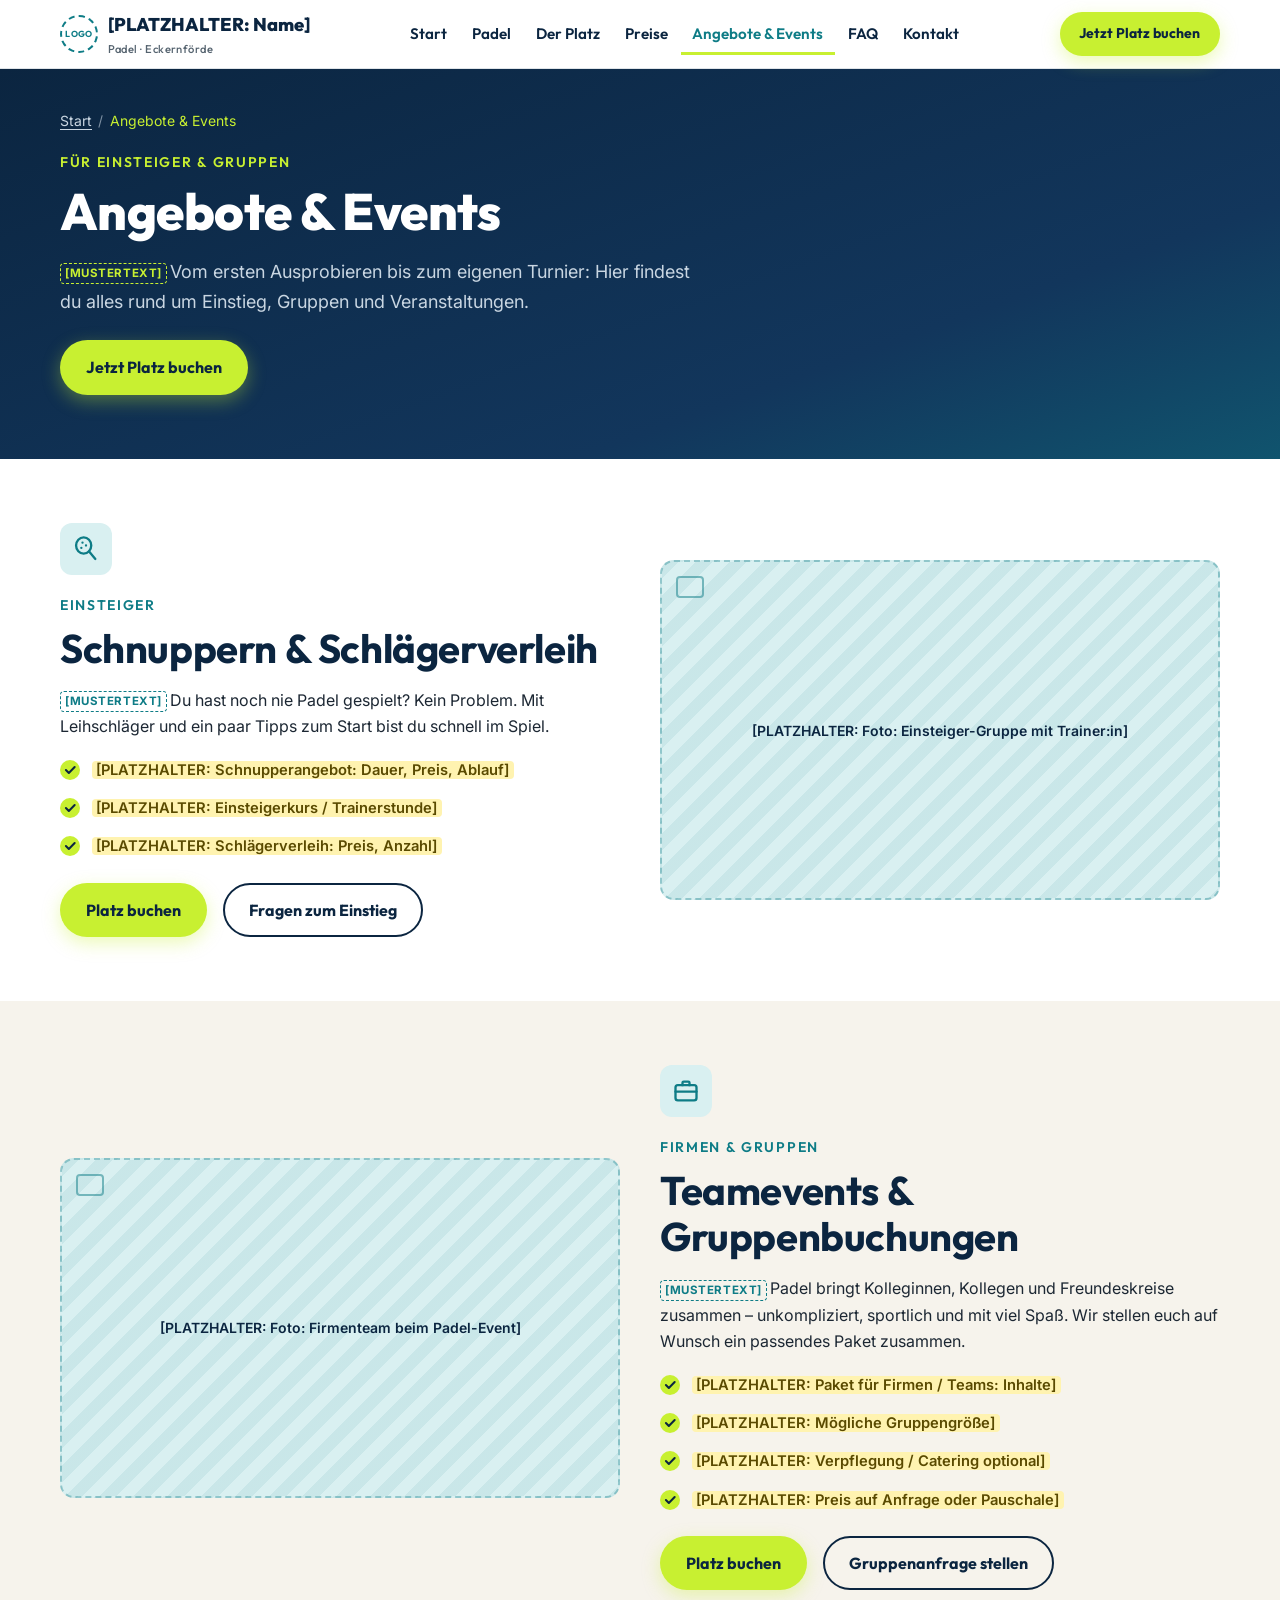
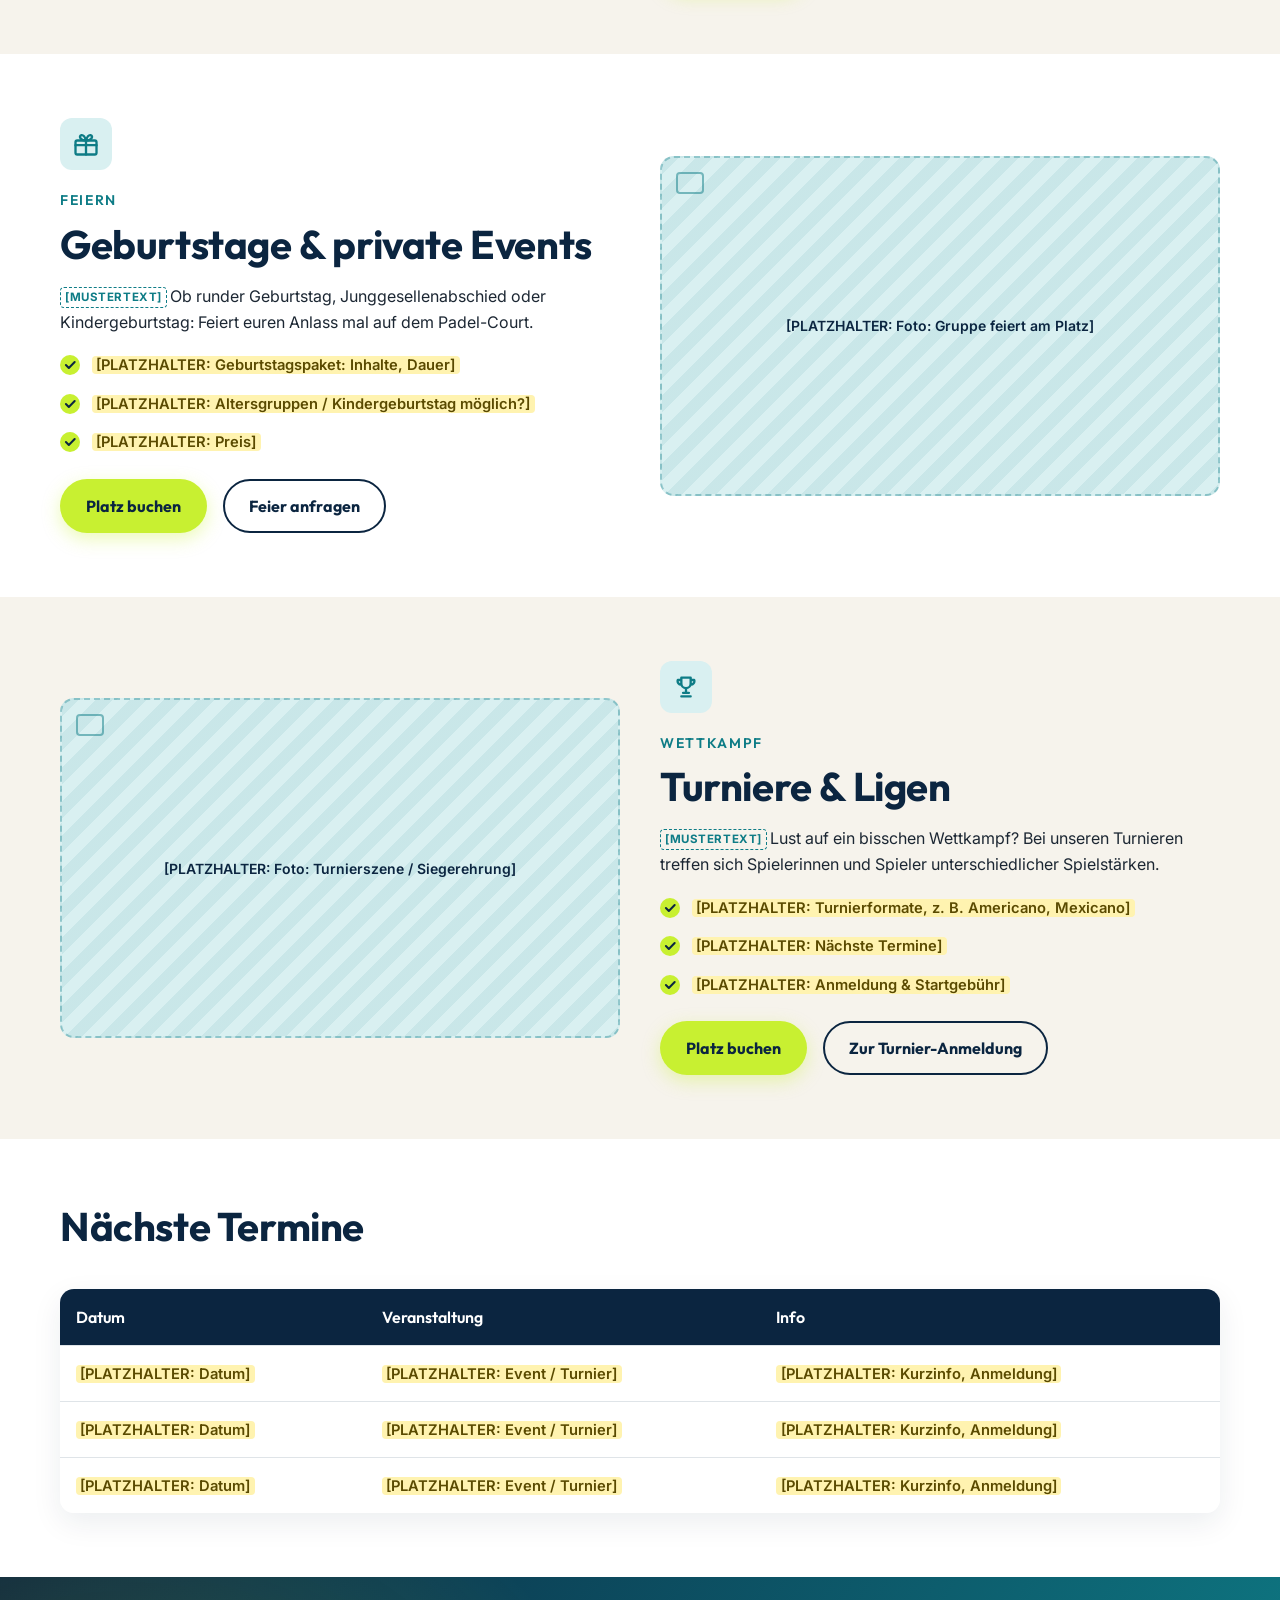
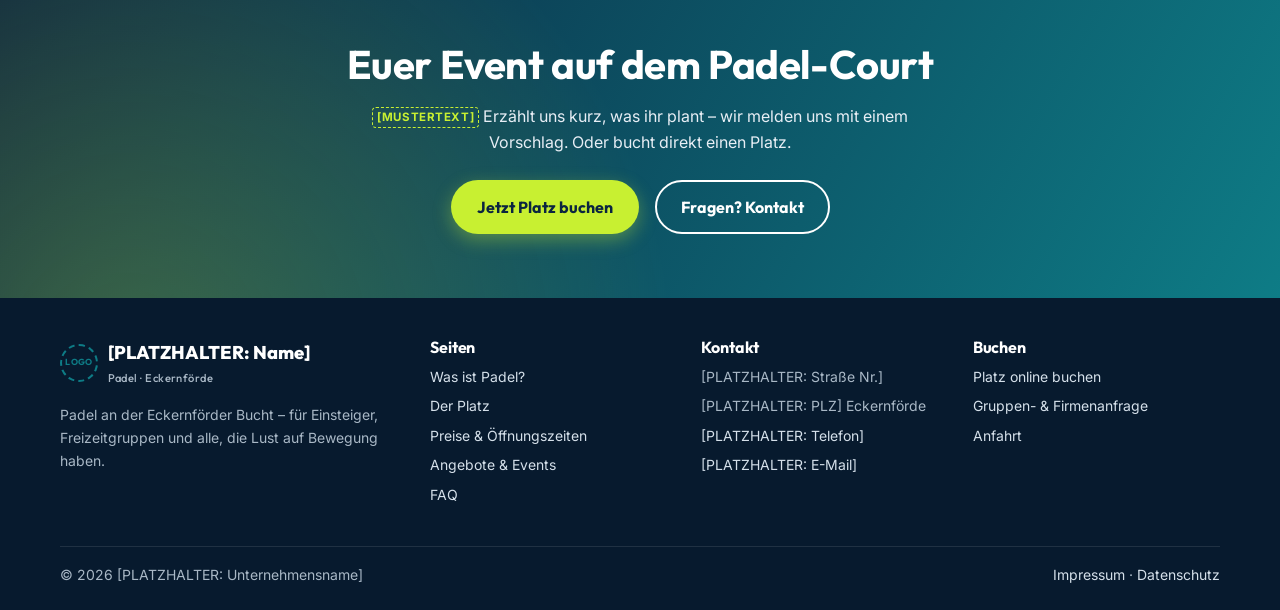
==== angebote.html @ 582b1b62 "Erster Entwurf der mehrseitigen Padel-Webseite Eckernförde Statische Seiten (HTML/CSS/minimales JS) " ====
<!DOCTYPE html>
<html lang="de">
<head>
  <meta charset="utf-8">
  <meta name="viewport" content="width=device-width, initial-scale=1">
  <title>Angebote & Events: Schnuppern, Firmenevents, Turniere | Padel Eckernförde</title>
  <meta name="description" content="Padel in Eckernförde für Einsteiger und Gruppen: Schlägerverleih, Schnupperangebote, Firmen- und Geburtstagsevents sowie Turniere.">
  <link rel="canonical" href="https://www.example.com/angebote.html"><!-- [PLATZHALTER: echte Domain] -->

  <!-- Open Graph (Vorschau beim Teilen in Social Media / Messengern) -->
  <meta property="og:type" content="website">
  <meta property="og:locale" content="de_DE">
  <meta property="og:title" content="Angebote & Events: Schnuppern, Firmenevents, Turniere | Padel Eckernförde">
  <meta property="og:description" content="Padel in Eckernförde für Einsteiger und Gruppen: Schlägerverleih, Schnupperangebote, Firmen- und Geburtstagsevents sowie Turniere.">
  <meta property="og:url" content="https://www.example.com/angebote.html">
  <meta property="og:image" content="https://www.example.com/assets/img/og-image.jpg"><!-- [PLATZHALTER: Teilen-Bild 1200x630] -->

  <link rel="icon" href="assets/img/favicon.svg" type="image/svg+xml">

  <!-- Schriften: Outfit (Überschriften) + Inter (Fließtext). Hinweis DSGVO: vor Livegang lokal hosten. -->
  <link rel="preconnect" href="https://fonts.googleapis.com">
  <link rel="preconnect" href="https://fonts.gstatic.com" crossorigin>
  <link href="https://fonts.googleapis.com/css2?family=Inter:wght@400;500;600;700&amp;family=Outfit:wght@500;600;700;800&amp;display=swap" rel="stylesheet">

  <link rel="stylesheet" href="css/style.css">
</head>
<body>
  <a class="skip-link" href="#inhalt">Zum Inhalt springen</a>

  <!-- ================= HEADER (auf allen Seiten identisch) ================= -->
  <header class="site-header">
    <div class="container header-inner">
      <a class="logo" href="index.html" aria-label="Startseite – [PLATZHALTER: Unternehmensname]">
        <span class="logo-mark" aria-hidden="true">LOGO</span>
        <span>[PLATZHALTER: Name]<small>Padel · Eckernförde</small></span>
      </a>

      <nav id="main-nav" class="main-nav" aria-label="Hauptnavigation">
        <ul>
          <li><a href="index.html">Start</a></li>
          <li><a href="padel.html">Padel</a></li>
          <li><a href="platz.html">Der Platz</a></li>
          <li><a href="preise.html">Preise</a></li>
          <li><a href="angebote.html" aria-current="page">Angebote & Events</a></li>
          <li><a href="faq.html">FAQ</a></li>
          <li><a href="kontakt.html">Kontakt</a></li>
        </ul>
      </nav>

      <div class="header-actions">
        <a class="btn btn--book btn--sm header-cta" href="buchen.html">Jetzt Platz buchen</a>
        <button class="nav-toggle" type="button" aria-expanded="false" aria-controls="main-nav" aria-label="Menü öffnen">
          <svg class="icon-open" viewBox="0 0 24 24" fill="none" stroke="currentColor" stroke-width="2.2" stroke-linecap="round" aria-hidden="true"><path d="M4 7h16M4 12h16M4 17h16"/></svg>
          <svg class="icon-close" viewBox="0 0 24 24" fill="none" stroke="currentColor" stroke-width="2.2" stroke-linecap="round" aria-hidden="true"><path d="M6 6l12 12M18 6L6 18"/></svg>
        </button>
      </div>
    </div>
  </header>

  <main id="inhalt">
    <!-- Seitenkopf -->
    <section class="page-hero">
      <div class="container">
        <nav class="breadcrumb" aria-label="Brotkrumen">
          <ol>
            <li><a href="index.html">Start</a></li>
            <li><span aria-current="page">Angebote & Events</span></li>
          </ol>
        </nav>
        <span class="eyebrow">Für Einsteiger & Gruppen</span>
        <h1>Angebote &amp; Events</h1>
        <p class="lead"><span class="tag-muster">[MUSTERTEXT]</span>Vom ersten Ausprobieren bis zum eigenen Turnier: Hier findest du alles rund um Einstieg, Gruppen und Veranstaltungen.</p>
        <div class="btn-row">
          <a class="btn btn--book" href="buchen.html">Jetzt Platz buchen</a>
        </div>
      </div>
    </section>

    <section class="section" id="einsteiger" aria-labelledby="einsteiger-title">
      <div class="container split">
        <div class="reveal">
          <div class="card-icon"><svg viewBox="0 0 24 24" fill="none" stroke="currentColor" stroke-width="2" stroke-linecap="round" stroke-linejoin="round" aria-hidden="true"><ellipse cx="10" cy="9" rx="6.5" ry="7"/><path d="M14.5 14l5.5 6.5M9 6.5h.01M12 9h.01M8 11h.01"/></svg></div>
          <span class="eyebrow">Einsteiger</span>
          <h2 id="einsteiger-title">Schnuppern &amp; Schlägerverleih</h2>
          <p><span class="tag-muster">[MUSTERTEXT]</span>Du hast noch nie Padel gespielt? Kein Problem. Mit Leihschläger und ein paar Tipps zum Start bist du schnell im Spiel.</p>
          <ul class="checklist">
            <li><span class="ph-text">[PLATZHALTER: Schnupperangebot: Dauer, Preis, Ablauf]</span></li>
            <li><span class="ph-text">[PLATZHALTER: Einsteigerkurs / Trainerstunde]</span></li>
            <li><span class="ph-text">[PLATZHALTER: Schlägerverleih: Preis, Anzahl]</span></li>
          </ul>
          <div class="btn-row">
            <a class="btn btn--book" href="buchen.html">Platz buchen</a>
            <a class="btn btn--outline" href="kontakt.html">Fragen zum Einstieg</a>
          </div>
        </div>
        <div class="reveal"><div class="ph-img ph-img--tall" role="img" aria-label="Bildplatzhalter: Foto: Einsteiger-Gruppe mit Trainer:in">[PLATZHALTER: Foto: Einsteiger-Gruppe mit Trainer:in]</div></div>
      </div>
    </section>
    <section class="section section--sand" id="gruppen" aria-labelledby="gruppen-title">
      <div class="container split">
        <div class="reveal"><div class="ph-img ph-img--tall" role="img" aria-label="Bildplatzhalter: Foto: Firmenteam beim Padel-Event">[PLATZHALTER: Foto: Firmenteam beim Padel-Event]</div></div>
        <div class="reveal">
          <div class="card-icon"><svg viewBox="0 0 24 24" fill="none" stroke="currentColor" stroke-width="2" stroke-linecap="round" stroke-linejoin="round" aria-hidden="true"><rect x="3" y="7" width="18" height="13" rx="2"/><path d="M9 7V5a1 1 0 0 1 1-1h4a1 1 0 0 1 1 1v2M3 12.5h18"/></svg></div>
          <span class="eyebrow">Firmen &amp; Gruppen</span>
          <h2 id="gruppen-title">Teamevents &amp; Gruppenbuchungen</h2>
          <p><span class="tag-muster">[MUSTERTEXT]</span>Padel bringt Kolleginnen, Kollegen und Freundeskreise zusammen – unkompliziert, sportlich und mit viel Spaß. Wir stellen euch auf Wunsch ein passendes Paket zusammen.</p>
          <ul class="checklist">
            <li><span class="ph-text">[PLATZHALTER: Paket für Firmen / Teams: Inhalte]</span></li>
            <li><span class="ph-text">[PLATZHALTER: Mögliche Gruppengröße]</span></li>
            <li><span class="ph-text">[PLATZHALTER: Verpflegung / Catering optional]</span></li>
            <li><span class="ph-text">[PLATZHALTER: Preis auf Anfrage oder Pauschale]</span></li>
          </ul>
          <div class="btn-row">
            <a class="btn btn--book" href="buchen.html">Platz buchen</a>
            <a class="btn btn--outline" href="kontakt.html">Gruppenanfrage stellen</a>
          </div>
        </div>
      </div>
    </section>
    <section class="section" id="geburtstag" aria-labelledby="geburtstag-title">
      <div class="container split">
        <div class="reveal">
          <div class="card-icon"><svg viewBox="0 0 24 24" fill="none" stroke="currentColor" stroke-width="2" stroke-linecap="round" stroke-linejoin="round" aria-hidden="true"><rect x="3" y="9" width="18" height="12" rx="1.5"/><path d="M3 13h18M12 9v12M12 9S10.5 4 8 4.5 7 9 12 9zM12 9s1.5-5 4-4.5S17 9 12 9z"/></svg></div>
          <span class="eyebrow">Feiern</span>
          <h2 id="geburtstag-title">Geburtstage &amp; private Events</h2>
          <p><span class="tag-muster">[MUSTERTEXT]</span>Ob runder Geburtstag, Junggesellenabschied oder Kindergeburtstag: Feiert euren Anlass mal auf dem Padel-Court.</p>
          <ul class="checklist">
            <li><span class="ph-text">[PLATZHALTER: Geburtstagspaket: Inhalte, Dauer]</span></li>
            <li><span class="ph-text">[PLATZHALTER: Altersgruppen / Kindergeburtstag möglich?]</span></li>
            <li><span class="ph-text">[PLATZHALTER: Preis]</span></li>
          </ul>
          <div class="btn-row">
            <a class="btn btn--book" href="buchen.html">Platz buchen</a>
            <a class="btn btn--outline" href="kontakt.html">Feier anfragen</a>
          </div>
        </div>
        <div class="reveal"><div class="ph-img ph-img--tall" role="img" aria-label="Bildplatzhalter: Foto: Gruppe feiert am Platz">[PLATZHALTER: Foto: Gruppe feiert am Platz]</div></div>
      </div>
    </section>
    <section class="section section--sand" id="turniere" aria-labelledby="turniere-title">
      <div class="container split">
        <div class="reveal"><div class="ph-img ph-img--tall" role="img" aria-label="Bildplatzhalter: Foto: Turnierszene / Siegerehrung">[PLATZHALTER: Foto: Turnierszene / Siegerehrung]</div></div>
        <div class="reveal">
          <div class="card-icon"><svg viewBox="0 0 24 24" fill="none" stroke="currentColor" stroke-width="2" stroke-linecap="round" stroke-linejoin="round" aria-hidden="true"><path d="M8 4h8v5a4 4 0 0 1-8 0V4zM8 6H5a3 3 0 0 0 3 4M16 6h3a3 3 0 0 1-3 4M12 13v4M8 20h8M9.5 17h5"/></svg></div>
          <span class="eyebrow">Wettkampf</span>
          <h2 id="turniere-title">Turniere &amp; Ligen</h2>
          <p><span class="tag-muster">[MUSTERTEXT]</span>Lust auf ein bisschen Wettkampf? Bei unseren Turnieren treffen sich Spielerinnen und Spieler unterschiedlicher Spielstärken.</p>
          <ul class="checklist">
            <li><span class="ph-text">[PLATZHALTER: Turnierformate, z. B. Americano, Mexicano]</span></li>
            <li><span class="ph-text">[PLATZHALTER: Nächste Termine]</span></li>
            <li><span class="ph-text">[PLATZHALTER: Anmeldung & Startgebühr]</span></li>
          </ul>
          <div class="btn-row">
            <a class="btn btn--book" href="buchen.html">Platz buchen</a>
            <a class="btn btn--outline" href="kontakt.html">Zur Turnier-Anmeldung</a>
          </div>
        </div>
      </div>
    </section>

    <section class="section" aria-labelledby="termine-title">
      <div class="container">
        <div class="section-head reveal">
          <h2 id="termine-title">Nächste Termine</h2>
        </div>
        <div class="table-wrap reveal">
          <table>
            <caption class="visually-hidden">Kommende Veranstaltungen</caption>
            <thead><tr><th scope="col">Datum</th><th scope="col">Veranstaltung</th><th scope="col">Info</th></tr></thead>
            <tbody>
              <tr><td><span class="ph-text">[PLATZHALTER: Datum]</span></td><td><span class="ph-text">[PLATZHALTER: Event / Turnier]</span></td><td><span class="ph-text">[PLATZHALTER: Kurzinfo, Anmeldung]</span></td></tr>
              <tr><td><span class="ph-text">[PLATZHALTER: Datum]</span></td><td><span class="ph-text">[PLATZHALTER: Event / Turnier]</span></td><td><span class="ph-text">[PLATZHALTER: Kurzinfo, Anmeldung]</span></td></tr>
              <tr><td><span class="ph-text">[PLATZHALTER: Datum]</span></td><td><span class="ph-text">[PLATZHALTER: Event / Turnier]</span></td><td><span class="ph-text">[PLATZHALTER: Kurzinfo, Anmeldung]</span></td></tr>
            </tbody>
          </table>
        </div>
      </div>
    </section>

    <!-- ================= ABSCHLUSS-CTA ================= -->
    <section class="cta-band" aria-labelledby="cta-title">
      <div class="container reveal">
        <h2 id="cta-title">Euer Event auf dem Padel-Court</h2>
        <p><span class="tag-muster">[MUSTERTEXT]</span>Erzählt uns kurz, was ihr plant – wir melden uns mit einem Vorschlag. Oder bucht direkt einen Platz.</p>
        <div class="btn-row">
          <a class="btn btn--book" href="buchen.html">Jetzt Platz buchen</a>
          <a class="btn btn--outline" href="kontakt.html">Fragen? Kontakt</a>
        </div>
      </div>
    </section>
  </main>

  <!-- ================= FOOTER (auf allen Seiten identisch) ================= -->
  <footer class="site-footer">
    <div class="container">
      <div class="footer-grid">
        <div>
          <a class="logo" href="index.html">
            <span class="logo-mark" aria-hidden="true">LOGO</span>
            <span>[PLATZHALTER: Name]<small>Padel · Eckernförde</small></span>
          </a>
          <p style="margin-top:1rem">Padel an der Eckernförder Bucht – für Einsteiger, Freizeitgruppen und alle, die Lust auf Bewegung haben.</p>
        </div>
        <div>
          <h2>Seiten</h2>
          <ul>
            <li><a href="padel.html">Was ist Padel?</a></li>
            <li><a href="platz.html">Der Platz</a></li>
            <li><a href="preise.html">Preise &amp; Öffnungszeiten</a></li>
            <li><a href="angebote.html">Angebote &amp; Events</a></li>
            <li><a href="faq.html">FAQ</a></li>
          </ul>
        </div>
        <div>
          <h2>Kontakt</h2>
          <ul>
            <li>[PLATZHALTER: Straße Nr.]</li>
            <li>[PLATZHALTER: PLZ] Eckernförde</li>
            <li><a href="tel:+490000000000">[PLATZHALTER: Telefon]</a></li>
            <li><a href="mailto:info@example.com">[PLATZHALTER: E-Mail]</a></li>
          </ul>
        </div>
        <div>
          <h2>Buchen</h2>
          <ul>
            <li><a href="buchen.html">Platz online buchen</a></li>
            <li><a href="angebote.html#gruppen">Gruppen- &amp; Firmenanfrage</a></li>
            <li><a href="kontakt.html">Anfahrt</a></li>
          </ul>
        </div>
      </div>
      <div class="footer-bottom">
        <span>© <span data-year>2026</span> [PLATZHALTER: Unternehmensname]</span>
        <span><a href="impressum.html">Impressum</a> · <a href="datenschutz.html">Datenschutz</a></span>
      </div>
    </div>
  </footer>

  <!-- Fixierte Buchungsleiste (nur Smartphone) -->
  <div class="mobile-book-bar">
    <a class="btn btn--book" href="buchen.html">Jetzt Platz buchen</a>
  </div>

  <script src="js/main.js" defer></script>
</body>
</html>
---- css/style.css ----
/* ==========================================================================
   Padel Eckernförde – Stylesheet (erster Entwurf)
   Aufbau:
   1. Design-Tokens (Farben, Schriften, Abstände) – hier zentral anpassen
   2. Basis / Reset
   3. Layout-Helfer
   4. Komponenten (Buttons, Header, Karten, Platzhalter …)
   5. Seitenbereiche (Hero, Schritte, Preise, FAQ …)
   6. Footer & mobile Buchungsleiste
   7. Animationen & Barrierefreiheit
   Mobile first: Basis-Styles gelten fürs Smartphone, Media Queries erweitern.
   ========================================================================== */

/* 1. Design-Tokens ------------------------------------------------------- */
:root {
  /* Farbwelt: Ostsee-Navy + Küsten-Türkis + Padelball-Lime als Akzent */
  --color-navy: #0b2540;        /* Haupt-Dunkelton (Text, dunkle Flächen) */
  --color-navy-2: #12365c;      /* etwas heller, für Verläufe */
  --color-sea: #0e7c86;         /* Küsten-Türkis (Links, Sekundär) */
  --color-sea-light: #d9f0f1;   /* helle Türkis-Fläche */
  --color-accent: #c8f031;      /* Padelball-Lime – NUR für Buchungs-CTAs */
  --color-accent-hover: #b4dc1c;
  --color-sand: #f6f3ec;        /* warmer Strand-Hintergrund für Abschnitte */
  --color-white: #ffffff;
  --color-text: #1c2733;
  --color-muted: #55636f;
  --color-border: #dfe4e8;
  --color-placeholder: #fff3b0; /* Markierung für Platzhalter */

  /* Schriften */
  --font-heading: "Outfit", system-ui, -apple-system, "Segoe UI", sans-serif;
  --font-body: "Inter", system-ui, -apple-system, "Segoe UI", Roboto, sans-serif;

  /* Typo-Skala (fluid) */
  --fs-sm: 0.875rem;
  --fs-base: 1rem;
  --fs-lg: 1.125rem;
  --fs-h3: clamp(1.2rem, 1.1rem + 0.5vw, 1.45rem);
  --fs-h2: clamp(1.7rem, 1.4rem + 1.4vw, 2.5rem);
  --fs-h1: clamp(2.2rem, 1.6rem + 3vw, 4rem);

  /* Abstände & Formen */
  --space-1: 0.5rem;
  --space-2: 1rem;
  --space-3: 1.5rem;
  --space-4: 2.5rem;
  --space-5: 4rem;
  --radius: 14px;
  --radius-pill: 999px;
  --shadow: 0 10px 30px rgba(11, 37, 64, 0.08);
  --shadow-lg: 0 18px 40px rgba(11, 37, 64, 0.16);
  --container: 1160px;
  --header-h: 68px;
}

/* 2. Basis / Reset -------------------------------------------------------- */
*, *::before, *::after { box-sizing: border-box; }
html { scroll-behavior: smooth; -webkit-text-size-adjust: 100%; }
body {
  margin: 0;
  font-family: var(--font-body);
  font-size: var(--fs-base);
  line-height: 1.65;
  color: var(--color-text);
  background: var(--color-white);
  /* Platz für die mobile Buchungsleiste unten */
  padding-bottom: 76px;
}
img, svg { max-width: 100%; display: block; }
h1, h2, h3, h4 {
  font-family: var(--font-heading);
  line-height: 1.15;
  color: var(--color-navy);
  margin: 0 0 var(--space-2);
  font-weight: 700;
  letter-spacing: -0.01em;
}
h1 { font-size: var(--fs-h1); font-weight: 800; }
h2 { font-size: var(--fs-h2); }
h3 { font-size: var(--fs-h3); }
p { margin: 0 0 var(--space-2); }
a { color: var(--color-sea); text-underline-offset: 3px; }
a:hover { color: var(--color-navy); }
ul { padding-left: 1.2rem; }

/* 3. Layout-Helfer -------------------------------------------------------- */
.container { width: min(100% - 2rem, var(--container)); margin-inline: auto; }
.section { padding-block: var(--space-5); }
.section--sand { background: var(--color-sand); }
.section--sea { background: var(--color-sea-light); }
.section--dark { background: var(--color-navy); color: #e7eef5; }
.section--dark h2, .section--dark h3 { color: var(--color-white); }
.section-head { max-width: 720px; margin-bottom: var(--space-4); }
.section-head--center { margin-inline: auto; text-align: center; }
.eyebrow {
  display: inline-block;
  font-family: var(--font-heading);
  font-weight: 600;
  font-size: var(--fs-sm);
  text-transform: uppercase;
  letter-spacing: 0.12em;
  color: var(--color-sea);
  margin-bottom: var(--space-1);
}
.section--dark .eyebrow, .hero .eyebrow, .page-hero .eyebrow { color: var(--color-accent); }
.lead { font-size: var(--fs-lg); color: var(--color-muted); }
.grid { display: grid; gap: var(--space-3); }
@media (min-width: 640px) {
  .grid--2 { grid-template-columns: repeat(2, 1fr); }
  .grid--3 { grid-template-columns: repeat(2, 1fr); }
  .grid--4 { grid-template-columns: repeat(2, 1fr); }
}
@media (min-width: 960px) {
  .grid--3 { grid-template-columns: repeat(3, 1fr); }
  .grid--4 { grid-template-columns: repeat(4, 1fr); }
}
.split { display: grid; gap: var(--space-4); align-items: center; }
@media (min-width: 900px) { .split { grid-template-columns: 1fr 1fr; } }

/* 4. Komponenten ---------------------------------------------------------- */

/* Buttons – .btn--book ist IMMER der wichtigste Handlungsaufruf */
.btn {
  display: inline-flex;
  align-items: center;
  justify-content: center;
  gap: 0.5rem;
  min-height: 48px;              /* gut tippbar */
  padding: 0.75rem 1.5rem;
  border-radius: var(--radius-pill);
  border: 2px solid transparent;
  font-family: var(--font-heading);
  font-weight: 700;
  font-size: var(--fs-base);
  text-decoration: none;
  cursor: pointer;
  transition: transform .2s ease, background-color .2s ease, box-shadow .2s ease, color .2s ease;
}
.btn:hover { transform: translateY(-2px); }
.btn--book {
  background: var(--color-accent);
  color: var(--color-navy);
  box-shadow: 0 6px 18px rgba(200, 240, 49, 0.35);
}
.btn--book:hover { background: var(--color-accent-hover); color: var(--color-navy); box-shadow: var(--shadow-lg); }
.btn--outline { border-color: currentColor; color: var(--color-navy); background: transparent; }
.btn--outline:hover { background: var(--color-navy); color: var(--color-white); border-color: var(--color-navy); }
.section--dark .btn--outline, .hero .btn--outline, .page-hero .btn--outline, .cta-band .btn--outline { color: var(--color-white); }
.section--dark .btn--outline:hover, .hero .btn--outline:hover, .page-hero .btn--outline:hover, .cta-band .btn--outline:hover {
  background: var(--color-white); color: var(--color-navy); border-color: var(--color-white);
}
.btn--sm { min-height: 42px; padding: 0.5rem 1.1rem; font-size: var(--fs-sm); }
.btn-row { display: flex; flex-wrap: wrap; gap: var(--space-2); margin-top: var(--space-3); }

/* Platzhalter-Markierungen (im Text sichtbar, damit nichts vergessen wird) */
.ph-text {
  background: var(--color-placeholder);
  color: #5a4a00;
  padding: 0 0.3em;
  border-radius: 4px;
  font-size: 0.92em;
  font-weight: 600;
}
.tag-muster {
  display: inline-block;
  font-size: 0.72rem;
  font-weight: 700;
  letter-spacing: 0.05em;
  color: var(--color-sea);
  border: 1px dashed var(--color-sea);
  border-radius: 4px;
  padding: 0 0.35em;
  vertical-align: middle;
  margin-right: 0.3em;
}
.section--dark .tag-muster, .hero .tag-muster, .page-hero .tag-muster, .cta-band .tag-muster { color: var(--color-accent); border-color: var(--color-accent); }

/* Bild-Platzhalter: neutrale Fläche mit Hinweis, welches Foto hingehört */
.ph-img {
  position: relative;
  display: flex;
  align-items: center;
  justify-content: center;
  text-align: center;
  padding: var(--space-3);
  min-height: 220px;
  border-radius: var(--radius);
  color: var(--color-navy);
  font-size: var(--fs-sm);
  font-weight: 600;
  background:
    repeating-linear-gradient(135deg, rgba(14,124,134,.08) 0 12px, transparent 12px 24px),
    var(--color-sea-light);
  border: 2px dashed rgba(14, 124, 134, 0.35);
}
.ph-img::before {
  content: "";
  position: absolute;
  top: 14px; left: 14px;
  width: 28px; height: 22px;
  border: 2px solid rgba(14,124,134,.5);
  border-radius: 4px;
}
.ph-img--tall { min-height: 340px; }
.ph-img--map { min-height: 320px; }

/* Karten */
.card {
  background: var(--color-white);
  border-radius: var(--radius);
  padding: var(--space-3);
  box-shadow: var(--shadow);
  border: 1px solid var(--color-border);
  transition: transform .25s ease, box-shadow .25s ease;
  display: flex;
  flex-direction: column;
}
.card:hover { transform: translateY(-4px); box-shadow: var(--shadow-lg); }
.card > :last-child { margin-bottom: 0; }
.card .card-link { margin-top: auto; padding-top: var(--space-2); font-weight: 600; }
.card-icon {
  width: 52px; height: 52px;
  border-radius: 12px;
  background: var(--color-sea-light);
  color: var(--color-sea);
  display: grid; place-items: center;
  margin-bottom: var(--space-2);
}
.card-icon svg { width: 28px; height: 28px; }

/* Checkliste (Ausstattung etc.) */
.checklist { list-style: none; padding: 0; margin: 0; display: grid; gap: 0.75rem; }
.checklist li { position: relative; padding-left: 2rem; }
.checklist li::before {
  content: "";
  position: absolute; left: 0; top: 0.25em;
  width: 1.25rem; height: 1.25rem;
  border-radius: 50%;
  background: var(--color-accent) url("data:image/svg+xml,%3Csvg xmlns='http://www.w3.org/2000/svg' viewBox='0 0 24 24' fill='none' stroke='%230b2540' stroke-width='3.5' stroke-linecap='round' stroke-linejoin='round'%3E%3Cpath d='M5 12l5 5L20 7'/%3E%3C/svg%3E") center / 70% no-repeat;
}

/* Hinweisbox */
.notice {
  border-left: 4px solid var(--color-sea);
  background: var(--color-sea-light);
  padding: var(--space-2) var(--space-3);
  border-radius: 0 var(--radius) var(--radius) 0;
  margin-bottom: var(--space-3);
}
.notice--warn { border-color: #d39b00; background: #fff7d6; }

/* Skip-Link */
.skip-link {
  position: absolute; left: 1rem; top: -100px;
  background: var(--color-navy); color: var(--color-white);
  padding: 0.75rem 1rem; border-radius: 8px; z-index: 1000;
}
.skip-link:focus { top: 1rem; }

/* Header ------------------------------------------------------------------ */
.site-header {
  position: sticky; top: 0; z-index: 100;
  /* bewusst ohne backdrop-filter: der würde das fixierte Mobil-Menü auf die Header-Höhe begrenzen */
  background: var(--color-white);
  border-bottom: 1px solid var(--color-border);
  transition: box-shadow .2s ease;
}
.site-header.is-scrolled { box-shadow: 0 4px 20px rgba(11,37,64,.08); }
.header-inner {
  display: flex; align-items: center; justify-content: space-between;
  gap: var(--space-2);
  min-height: var(--header-h);
}
.logo {
  display: inline-flex; align-items: center; gap: 0.6rem;
  font-family: var(--font-heading); font-weight: 800; font-size: 1.15rem;
  color: var(--color-navy); text-decoration: none;
}
.logo-mark {
  width: 38px; height: 38px; border-radius: 50%;
  border: 2px dashed var(--color-sea);
  display: grid; place-items: center;
  font-size: 0.55rem; font-weight: 700; color: var(--color-sea); letter-spacing: .03em;
}
.logo small { display: block; font-size: 0.7rem; font-weight: 500; color: var(--color-muted); letter-spacing: 0.04em; }

.nav-toggle {
  display: inline-flex; align-items: center; justify-content: center;
  width: 48px; height: 48px;
  border: 0; background: transparent; color: var(--color-navy); cursor: pointer;
  border-radius: 10px;
}
.nav-toggle svg { width: 28px; height: 28px; }
.nav-toggle .icon-close { display: none; }
.nav-open .nav-toggle .icon-open { display: none; }
.nav-open .nav-toggle .icon-close { display: block; }

.main-nav {
  position: fixed; inset: var(--header-h) 0 0 0;
  background: var(--color-white);
  padding: var(--space-3) 1rem;
  opacity: 0;
  transform: translateY(-12px);
  transition: opacity .25s ease, transform .25s ease, visibility .25s;
  overflow-y: auto;
  visibility: hidden;
}
.nav-open .main-nav { opacity: 1; transform: none; visibility: visible; }
.main-nav ul { list-style: none; margin: 0; padding: 0; display: grid; gap: 0.25rem; }
.main-nav a {
  display: block; padding: 0.85rem 0.75rem; border-radius: 10px;
  font-family: var(--font-heading); font-weight: 600; font-size: 1.15rem;
  color: var(--color-navy); text-decoration: none;
}
.main-nav a:hover { background: var(--color-sea-light); }
.main-nav a[aria-current="page"] { color: var(--color-sea); background: var(--color-sea-light); }
.header-cta { display: none; }
.header-actions { display: flex; align-items: center; gap: 0.5rem; }

@media (min-width: 1080px) {
  .nav-toggle { display: none; }
  .main-nav {
    position: static; transform: none; visibility: visible; opacity: 1;
    padding: 0; background: none; overflow: visible;
  }
  .main-nav ul { display: flex; gap: 0.15rem; }
  .main-nav a { font-size: 0.95rem; padding: 0.5rem 0.7rem; }
  .main-nav a[aria-current="page"] { background: none; box-shadow: inset 0 -3px 0 var(--color-accent); border-radius: 0; }
  .header-cta { display: inline-flex; }
}
@media (min-width: 640px) and (max-width: 1079px) {
  .header-cta { display: inline-flex; }
}

/* 5. Seitenbereiche ------------------------------------------------------- */

/* Hero (Startseite) */
.hero {
  position: relative;
  color: #e7eef5;
  background:
    radial-gradient(circle at 85% 15%, rgba(200,240,49,.18), transparent 40%),
    linear-gradient(160deg, var(--color-navy) 0%, var(--color-navy-2) 55%, var(--color-sea) 130%);
  padding-block: var(--space-5);
  overflow: hidden;
}
.hero h1 { color: var(--color-white); }
.hero h1 .hl { color: var(--color-accent); }
.hero .lead { color: #c9d6e2; max-width: 36rem; }
.hero-grid { display: grid; gap: var(--space-4); align-items: center; }
@media (min-width: 960px) { .hero-grid { grid-template-columns: 1.1fr 0.9fr; } .hero { padding-block: 6rem; } }
.hero .ph-img {
  background:
    repeating-linear-gradient(135deg, rgba(255,255,255,.06) 0 12px, transparent 12px 24px),
    rgba(255,255,255,.06);
  border-color: rgba(255,255,255,.3);
  color: #e7eef5;
}
.hero .ph-img::before { border-color: rgba(255,255,255,.5); }
.hero-facts {
  display: flex; flex-wrap: wrap; gap: 0.5rem 1.25rem;
  list-style: none; padding: 0; margin: var(--space-3) 0 0;
  font-size: var(--fs-sm); color: #c9d6e2;
}
.hero-facts li::before { content: "● "; color: var(--color-accent); }

/* Kopfbereich der Unterseiten */
.page-hero {
  background: linear-gradient(160deg, var(--color-navy) 0%, var(--color-navy-2) 70%, var(--color-sea) 140%);
  color: #c9d6e2;
  padding-block: var(--space-4) var(--space-5);
}
.page-hero h1 { color: var(--color-white); font-size: clamp(2rem, 1.5rem + 2.4vw, 3.2rem); }
.page-hero .lead { color: #c9d6e2; max-width: 40rem; }
.breadcrumb { font-size: var(--fs-sm); margin-bottom: var(--space-2); }
.breadcrumb ol { list-style: none; padding: 0; margin: 0; display: flex; flex-wrap: wrap; gap: 0.4rem; }
.breadcrumb li + li::before { content: "/"; margin-right: 0.4rem; opacity: .6; }
.breadcrumb a { color: #c9d6e2; }
.breadcrumb a:hover { color: var(--color-white); }
.breadcrumb [aria-current] { color: var(--color-accent); }

/* Schritte "So buchst du" */
.steps { counter-reset: step; list-style: none; padding: 0; margin: 0; display: grid; gap: var(--space-3); }
@media (min-width: 800px) { .steps { grid-template-columns: repeat(3, 1fr); } }
.steps li {
  counter-increment: step;
  position: relative;
  background: var(--color-white);
  border-radius: var(--radius);
  padding: var(--space-4) var(--space-3) var(--space-3);
  box-shadow: var(--shadow);
}
.steps li::before {
  content: counter(step);
  position: absolute; top: -22px; left: var(--space-3);
  width: 48px; height: 48px; border-radius: 50%;
  display: grid; place-items: center;
  background: var(--color-accent); color: var(--color-navy);
  font-family: var(--font-heading); font-weight: 800; font-size: 1.3rem;
}
.section--dark .steps li { color: var(--color-text); }
.section--dark .steps li h3 { color: var(--color-navy); }

/* Buchungs-Einbettung */
.booking-embed {
  border: 3px dashed var(--color-sea);
  border-radius: var(--radius);
  background: var(--color-white);
  min-height: 420px;
  display: grid; place-items: center;
  text-align: center;
  padding: var(--space-4) var(--space-3);
}
.booking-embed code { background: var(--color-sand); padding: 0.1em 0.4em; border-radius: 4px; font-size: 0.85em; }

/* Preise */
.price-card { text-align: left; }
.price-card .price {
  font-family: var(--font-heading); font-weight: 800; font-size: 1.6rem; color: var(--color-navy);
  margin: var(--space-1) 0 var(--space-2);
}
.price-card--featured { border: 2px solid var(--color-accent); position: relative; }
.price-card--featured .badge {
  position: absolute; top: -13px; right: var(--space-3);
  background: var(--color-accent); color: var(--color-navy);
  font-size: 0.75rem; font-weight: 700; padding: 0.2rem 0.7rem; border-radius: var(--radius-pill);
}
.table-wrap { overflow-x: auto; border-radius: var(--radius); box-shadow: var(--shadow); }
table { width: 100%; border-collapse: collapse; background: var(--color-white); min-width: 480px; }
th, td { text-align: left; padding: 0.9rem 1rem; border-bottom: 1px solid var(--color-border); vertical-align: top; }
thead th { background: var(--color-navy); color: var(--color-white); font-family: var(--font-heading); font-weight: 600; }
tbody tr:last-child td, tbody tr:last-child th { border-bottom: 0; }

/* Galerie */
.gallery { display: grid; gap: var(--space-2); grid-template-columns: repeat(2, 1fr); }
.gallery .ph-img { min-height: 160px; font-size: 0.8rem; }
@media (min-width: 800px) {
  .gallery { grid-template-columns: repeat(3, 1fr); }
  .gallery .ph-img:first-child { grid-column: span 2; grid-row: span 2; min-height: 340px; }
}

/* Kundenstimmen */
.quote {
  margin: 0;
  background: var(--color-white); border-radius: var(--radius);
  padding: var(--space-3); box-shadow: var(--shadow);
  border-top: 4px solid var(--color-accent);
}
.quote blockquote { margin: 0 0 var(--space-2); font-size: var(--fs-lg); }
.quote figcaption { font-size: var(--fs-sm); color: var(--color-muted); }

/* FAQ (natives <details>, ohne JS bedienbar) */
.faq { display: grid; gap: 0.75rem; max-width: 820px; }
.faq details {
  background: var(--color-white); border: 1px solid var(--color-border);
  border-radius: var(--radius); padding: 0 var(--space-3);
  transition: box-shadow .2s ease;
}
.faq details[open] { box-shadow: var(--shadow); }
.faq summary {
  cursor: pointer; list-style: none;
  padding: 1.1rem 2rem 1.1rem 0; position: relative;
  font-family: var(--font-heading); font-weight: 600; font-size: 1.08rem; color: var(--color-navy);
}
.faq summary::-webkit-details-marker { display: none; }
.faq summary::after {
  content: "+"; position: absolute; right: 0; top: 50%; transform: translateY(-50%);
  font-size: 1.6rem; color: var(--color-sea); transition: transform .2s ease;
}
.faq details[open] summary::after { transform: translateY(-50%) rotate(45deg); }
.faq details > div { padding-bottom: var(--space-2); }
.faq-group + .faq-group { margin-top: var(--space-4); }

/* Kontakt */
.contact-list { list-style: none; padding: 0; margin: 0; display: grid; gap: var(--space-2); }
.contact-list li { display: flex; gap: 0.85rem; align-items: flex-start; }
.contact-list svg { width: 24px; height: 24px; flex: none; color: var(--color-sea); margin-top: 0.15rem; }
.contact-list strong { display: block; font-family: var(--font-heading); color: var(--color-navy); }
.social { display: flex; gap: 0.75rem; list-style: none; padding: 0; margin: var(--space-2) 0 0; }
.social a {
  width: 44px; height: 44px; border-radius: 50%;
  display: grid; place-items: center;
  background: var(--color-sea-light); color: var(--color-navy);
  transition: background-color .2s ease, transform .2s ease;
}
.social a:hover { background: var(--color-accent); transform: translateY(-2px); }
.social svg { width: 20px; height: 20px; }

/* Abschluss-CTA */
.cta-band {
  background:
    radial-gradient(circle at 10% 120%, rgba(200,240,49,.25), transparent 45%),
    linear-gradient(120deg, var(--color-navy), var(--color-sea));
  color: #e7eef5;
  padding-block: var(--space-5);
  text-align: center;
}
.cta-band h2 { color: var(--color-white); }
.cta-band p { max-width: 36rem; margin-inline: auto; }
.cta-band .btn-row { justify-content: center; }

/* Rechtstexte */
.prose { max-width: 760px; }
.prose h2 { font-size: 1.5rem; margin-top: var(--space-4); }
.prose h3 { font-size: 1.15rem; margin-top: var(--space-3); }

/* 6. Footer & mobile Buchungsleiste --------------------------------------- */
.site-footer { background: #071a2e; color: #a9b8c6; padding-block: var(--space-4) var(--space-3); font-size: var(--fs-sm); }
.site-footer a { color: #d5e0ea; text-decoration: none; }
.site-footer a:hover { color: var(--color-accent); text-decoration: underline; }
.site-footer h2 { font-size: 1rem; color: var(--color-white); margin-bottom: var(--space-1); }
.footer-grid { display: grid; gap: var(--space-3); }
@media (min-width: 800px) { .footer-grid { grid-template-columns: 1.4fr 1fr 1fr 1fr; } }
.footer-grid ul { list-style: none; padding: 0; margin: 0; display: grid; gap: 0.4rem; }
.footer-bottom {
  margin-top: var(--space-4); padding-top: var(--space-2);
  border-top: 1px solid rgba(255,255,255,.1);
  display: flex; flex-wrap: wrap; justify-content: space-between; gap: var(--space-1);
}
.site-footer .logo { color: var(--color-white); }
.site-footer .logo small { color: #a9b8c6; }

/* Fixierte Buchungsleiste – nur auf kleinen Bildschirmen */
.mobile-book-bar {
  position: fixed; left: 0; right: 0; bottom: 0; z-index: 90;
  padding: 0.6rem 1rem calc(0.6rem + env(safe-area-inset-bottom));
  background: rgba(11, 37, 64, 0.97);
  box-shadow: 0 -6px 20px rgba(0,0,0,.15);
}
.mobile-book-bar .btn { width: 100%; }
@media (min-width: 640px) {
  .mobile-book-bar { display: none; }
  body { padding-bottom: 0; }
}

/* 7. Animationen & Barrierefreiheit ---------------------------------------- */
:focus-visible {
  outline: 3px solid var(--color-sea);
  outline-offset: 3px;
  border-radius: 6px;
}
.section--dark :focus-visible, .hero :focus-visible, .page-hero :focus-visible,
.cta-band :focus-visible, .site-footer :focus-visible, .mobile-book-bar :focus-visible {
  outline-color: var(--color-accent);
}
.btn--book:focus-visible { outline-color: var(--color-navy); }
.hero .btn--book:focus-visible, .page-hero .btn--book:focus-visible, .cta-band .btn--book:focus-visible,
.mobile-book-bar .btn--book:focus-visible, .section--dark .btn--book:focus-visible { outline-color: var(--color-white); }

/* Sanftes Einblenden – nur aktiv, wenn JS läuft (Klasse .js am <html>) */
.js .reveal { opacity: 0; transform: translateY(24px); transition: opacity .7s ease, transform .7s ease; }
.js .reveal.is-visible { opacity: 1; transform: none; }

.visually-hidden {
  position: absolute !important; width: 1px; height: 1px; overflow: hidden;
  clip: rect(0 0 0 0); white-space: nowrap; margin: -1px; padding: 0; border: 0;
}

@media (prefers-reduced-motion: reduce) {
  html { scroll-behavior: auto; }
  *, *::before, *::after { transition: none !important; animation: none !important; }
  .js .reveal { opacity: 1; transform: none; }
}
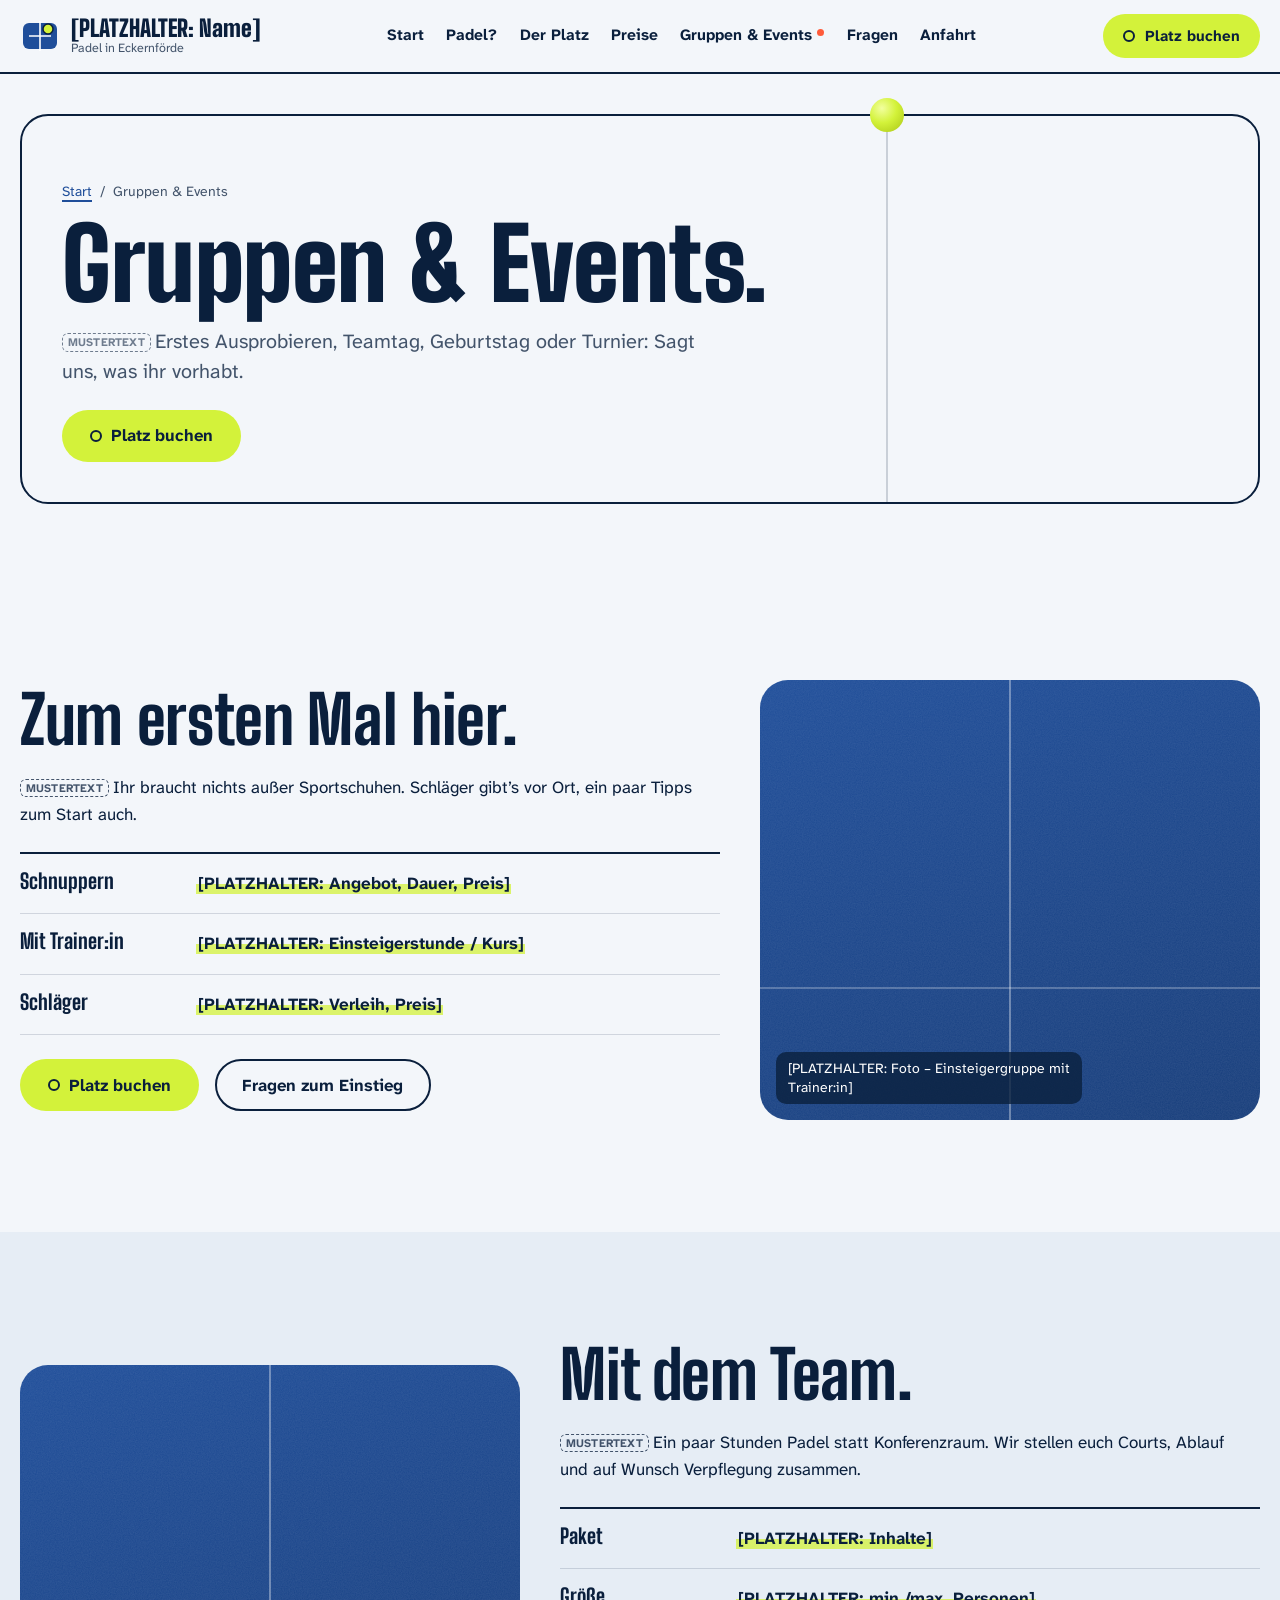
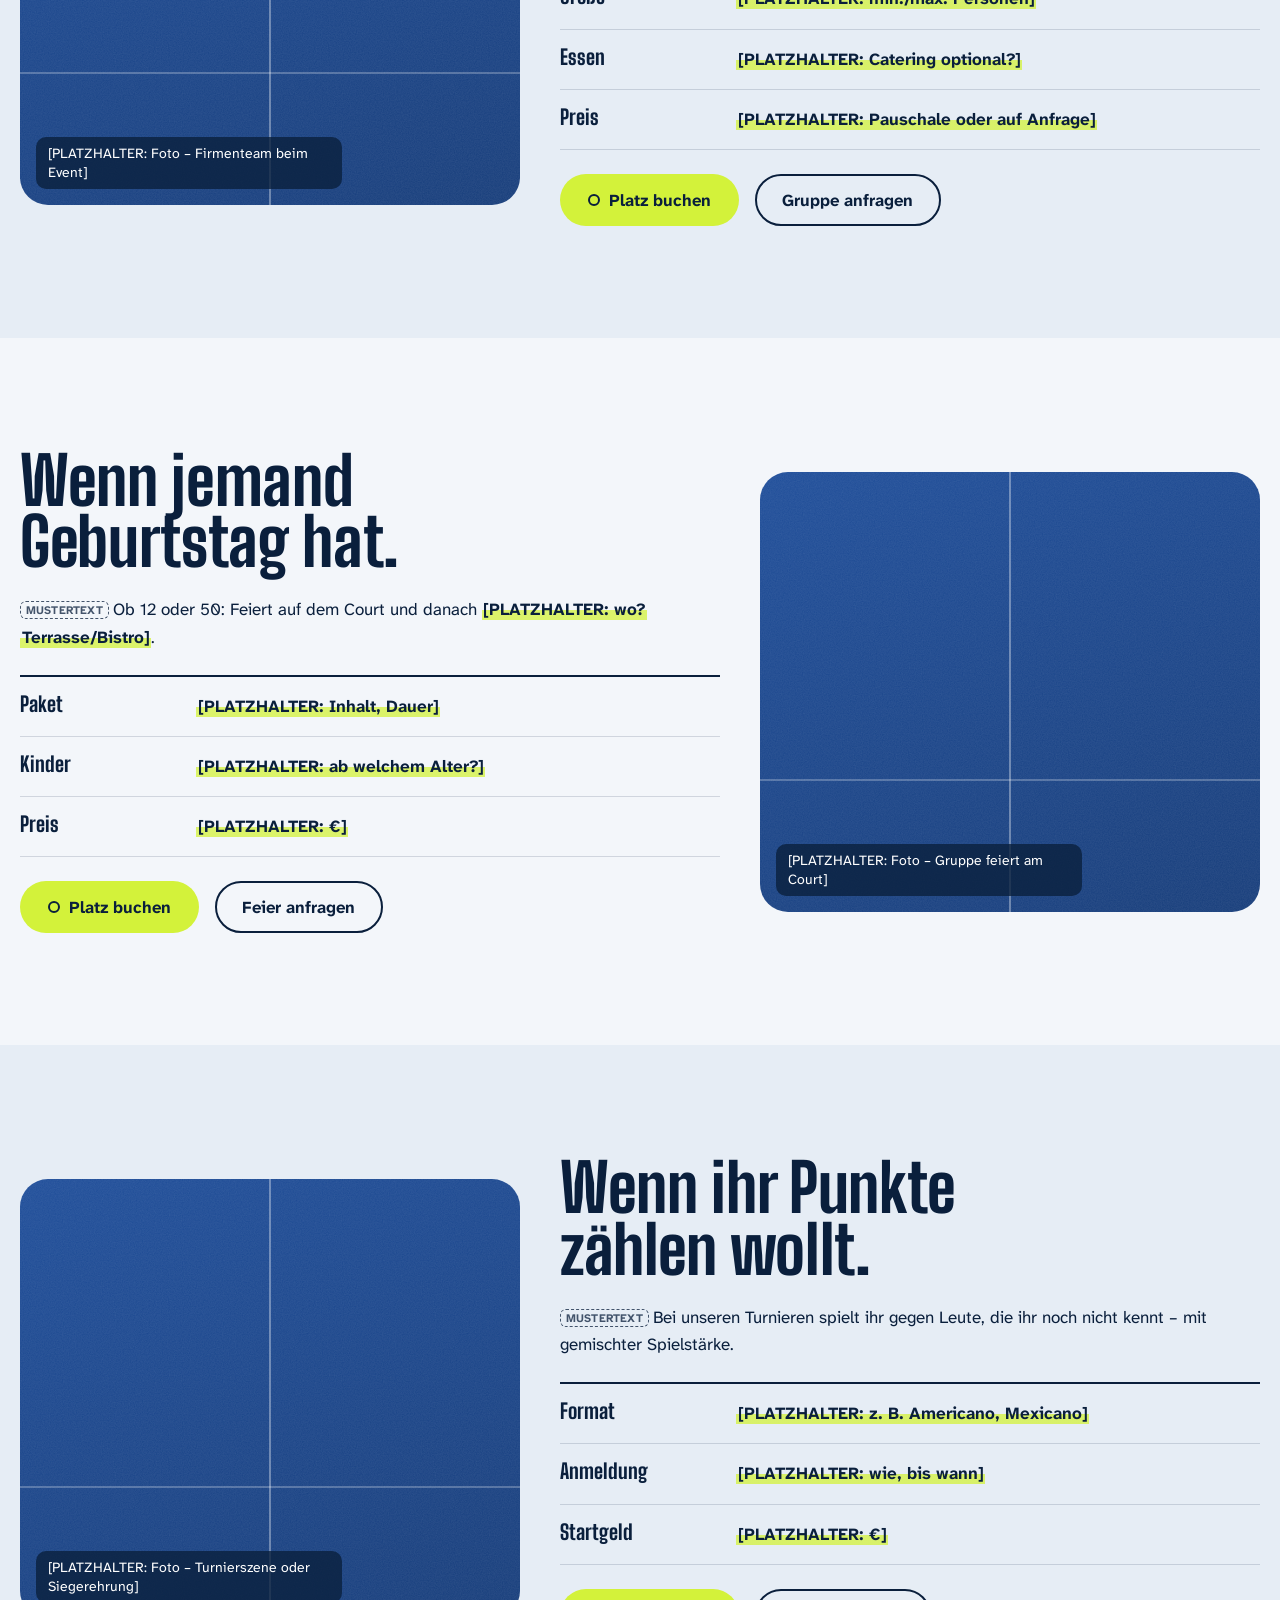
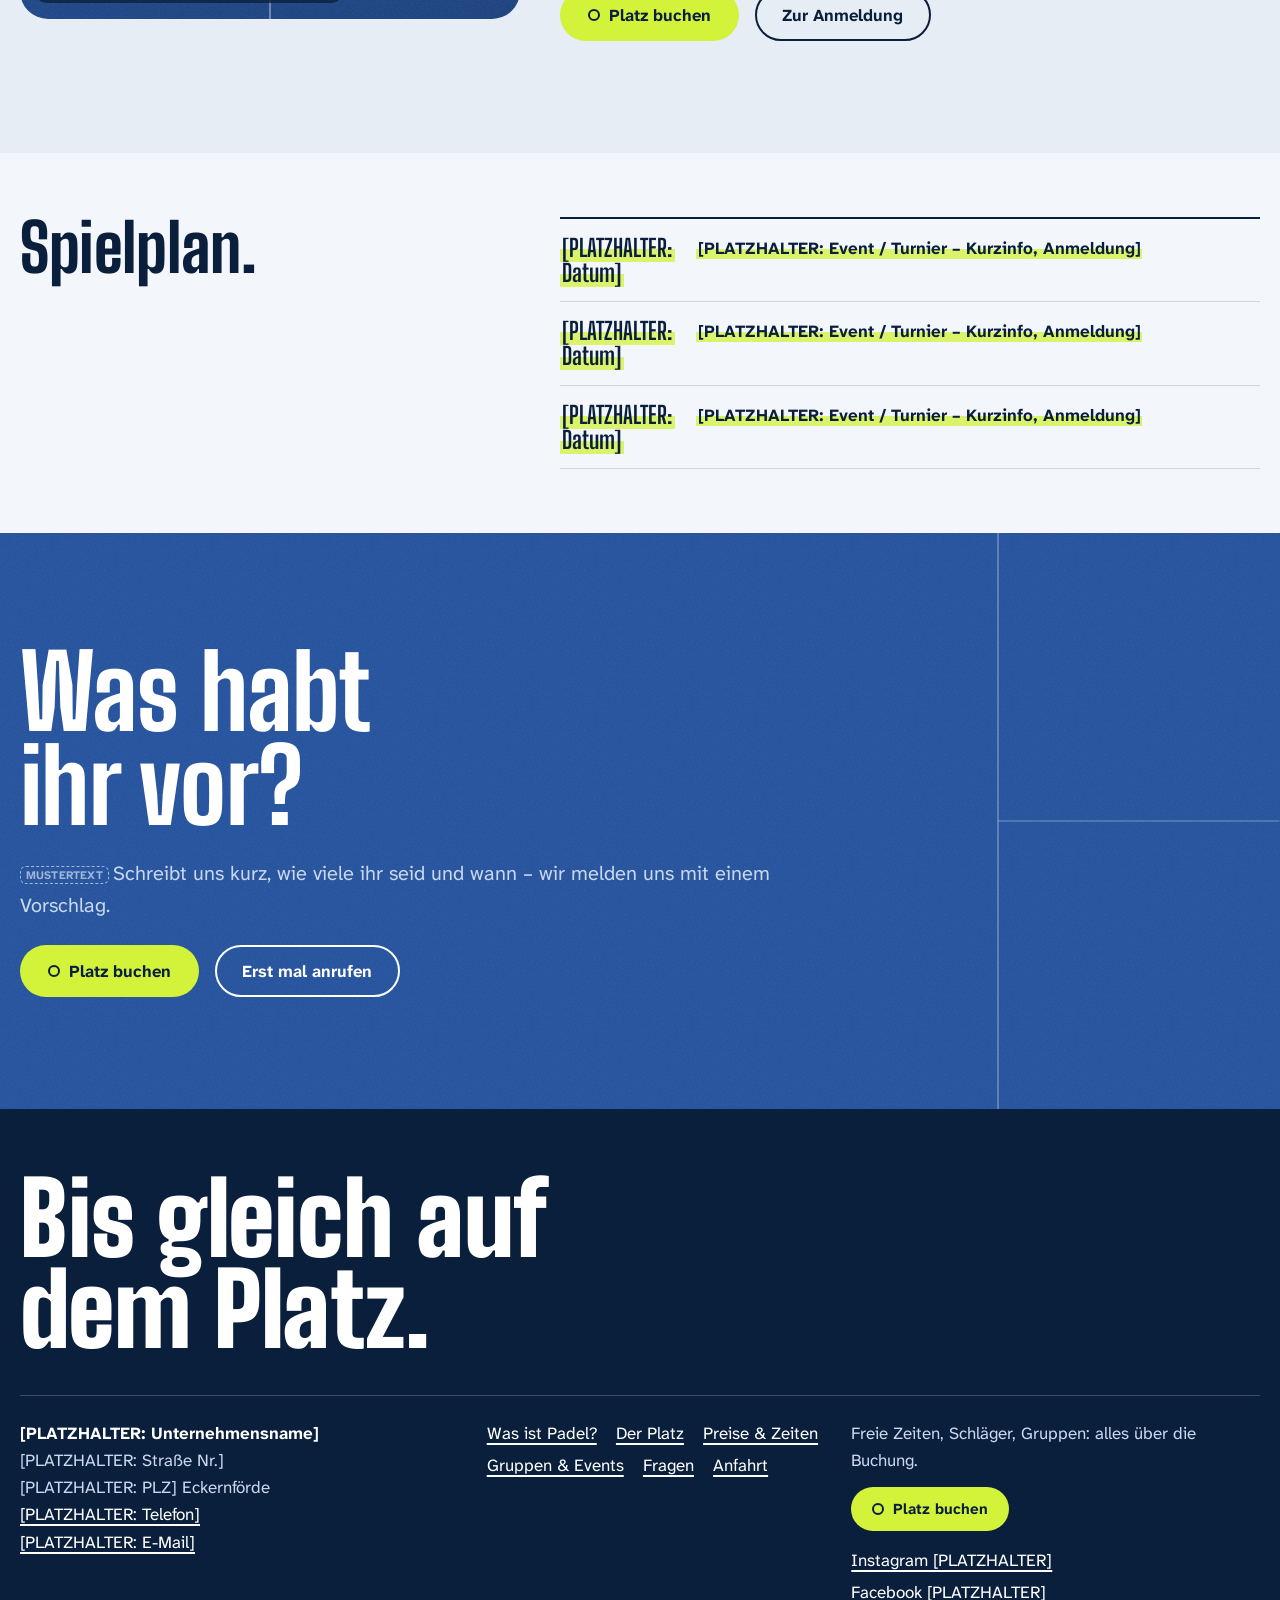
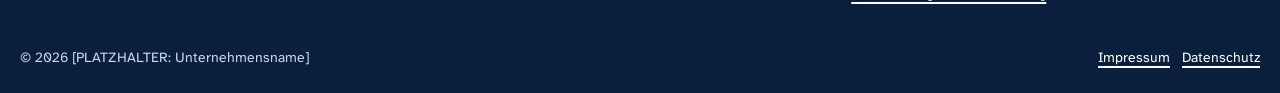
==== commit bc6a7503: "Redesign Entwurf 2 „Court & Bucht“: weg vom generischen KI-Look Neue Schriften (Big Shoulders Displa" ====
--- a/angebote.html
+++ b/angebote.html
@@ -3,242 +3,215 @@
 <head>
   <meta charset="utf-8">
   <meta name="viewport" content="width=device-width, initial-scale=1">
-  <title>Angebote & Events: Schnuppern, Firmenevents, Turniere | Padel Eckernförde</title>
-  <meta name="description" content="Padel in Eckernförde für Einsteiger und Gruppen: Schlägerverleih, Schnupperangebote, Firmen- und Geburtstagsevents sowie Turniere.">
+  <title>Gruppen, Firmenevents, Geburtstage & Turniere | Padel Eckernförde</title>
+  <meta name="description" content="Padel in Eckernförde für Gruppen: Schnuppern, Firmen- und Teamevents, Geburtstage und Turniere.">
+  <meta name="theme-color" content="#1f4e9a">
   <link rel="canonical" href="https://www.example.com/angebote.html"><!-- [PLATZHALTER: echte Domain] -->
 
-  <!-- Open Graph (Vorschau beim Teilen in Social Media / Messengern) -->
   <meta property="og:type" content="website">
   <meta property="og:locale" content="de_DE">
-  <meta property="og:title" content="Angebote & Events: Schnuppern, Firmenevents, Turniere | Padel Eckernförde">
-  <meta property="og:description" content="Padel in Eckernförde für Einsteiger und Gruppen: Schlägerverleih, Schnupperangebote, Firmen- und Geburtstagsevents sowie Turniere.">
+  <meta property="og:title" content="Gruppen, Firmenevents, Geburtstage & Turniere | Padel Eckernförde">
+  <meta property="og:description" content="Padel in Eckernförde für Gruppen: Schnuppern, Firmen- und Teamevents, Geburtstage und Turniere.">
   <meta property="og:url" content="https://www.example.com/angebote.html">
   <meta property="og:image" content="https://www.example.com/assets/img/og-image.jpg"><!-- [PLATZHALTER: Teilen-Bild 1200x630] -->
 
   <link rel="icon" href="assets/img/favicon.svg" type="image/svg+xml">
 
-  <!-- Schriften: Outfit (Überschriften) + Inter (Fließtext). Hinweis DSGVO: vor Livegang lokal hosten. -->
+  <!-- Schriften: Big Shoulders Display (Überschriften) + Atkinson Hyperlegible Next (Text).
+       DSGVO: vor Livegang lokal hosten (siehe DESIGN.md). -->
   <link rel="preconnect" href="https://fonts.googleapis.com">
   <link rel="preconnect" href="https://fonts.gstatic.com" crossorigin>
-  <link href="https://fonts.googleapis.com/css2?family=Inter:wght@400;500;600;700&amp;family=Outfit:wght@500;600;700;800&amp;display=swap" rel="stylesheet">
+  <link href="https://fonts.googleapis.com/css2?family=Atkinson+Hyperlegible+Next:wght@400;700&amp;family=Big+Shoulders+Display:wght@800;900&amp;display=swap" rel="stylesheet">
 
   <link rel="stylesheet" href="css/style.css">
 </head>
 <body>
-  <a class="skip-link" href="#inhalt">Zum Inhalt springen</a>
-
-  <!-- ================= HEADER (auf allen Seiten identisch) ================= -->
-  <header class="site-header">
-    <div class="container header-inner">
-      <a class="logo" href="index.html" aria-label="Startseite – [PLATZHALTER: Unternehmensname]">
-        <span class="logo-mark" aria-hidden="true">LOGO</span>
-        <span>[PLATZHALTER: Name]<small>Padel · Eckernförde</small></span>
+  <a class="skip" href="#inhalt">Zum Inhalt springen</a>
+
+  <!-- ===== HEADER (auf allen Seiten identisch) ===== -->
+  <header class="header">
+    <div class="wrap header__in">
+      <a class="brand" href="index.html">
+        <!-- Logo-Platzhalter: Mark + Name ersetzen, sobald ein Logo existiert -->
+        <svg class="brand__mark" viewBox="0 0 40 40" aria-hidden="true"><rect x="3" y="7" width="34" height="26" rx="6" fill="#1f4e9a"/><path d="M20 5v30M9 20h22" stroke="#fff" stroke-width="1.6"/><circle cx="28" cy="13" r="5" fill="#d3f23a" stroke="#0a1f3c" stroke-width="1.5"/></svg>
+        <span class="brand__name">[PLATZHALTER: Name]<small>Padel in Eckernförde</small></span>
       </a>
-
-      <nav id="main-nav" class="main-nav" aria-label="Hauptnavigation">
+      <nav id="nav" class="nav" aria-label="Hauptnavigation">
         <ul>
-          <li><a href="index.html">Start</a></li>
-          <li><a href="padel.html">Padel</a></li>
-          <li><a href="platz.html">Der Platz</a></li>
-          <li><a href="preise.html">Preise</a></li>
-          <li><a href="angebote.html" aria-current="page">Angebote & Events</a></li>
-          <li><a href="faq.html">FAQ</a></li>
-          <li><a href="kontakt.html">Kontakt</a></li>
+            <li><a href="index.html">Start</a></li>
+            <li><a href="padel.html">Padel?</a></li>
+            <li><a href="platz.html">Der Platz</a></li>
+            <li><a href="preise.html">Preise</a></li>
+            <li><a href="angebote.html" aria-current="page">Gruppen & Events</a></li>
+            <li><a href="faq.html">Fragen</a></li>
+            <li><a href="kontakt.html">Anfahrt</a></li>
         </ul>
       </nav>
-
-      <div class="header-actions">
-        <a class="btn btn--book btn--sm header-cta" href="buchen.html">Jetzt Platz buchen</a>
-        <button class="nav-toggle" type="button" aria-expanded="false" aria-controls="main-nav" aria-label="Menü öffnen">
-          <svg class="icon-open" viewBox="0 0 24 24" fill="none" stroke="currentColor" stroke-width="2.2" stroke-linecap="round" aria-hidden="true"><path d="M4 7h16M4 12h16M4 17h16"/></svg>
-          <svg class="icon-close" viewBox="0 0 24 24" fill="none" stroke="currentColor" stroke-width="2.2" stroke-linecap="round" aria-hidden="true"><path d="M6 6l12 12M18 6L6 18"/></svg>
+      <div class="header__right">
+        <a class="btn btn--book btn--small header__cta" href="buchen.html">Platz buchen</a>
+        <button class="burger" type="button" aria-expanded="false" aria-controls="nav" aria-label="Menü öffnen">
+          <svg class="bars" viewBox="0 0 24 24" fill="none" stroke="currentColor" stroke-width="2.4" stroke-linecap="round" aria-hidden="true"><path d="M4 8h16M4 16h16"/></svg>
+          <svg class="x" viewBox="0 0 24 24" fill="none" stroke="currentColor" stroke-width="2.4" stroke-linecap="round" aria-hidden="true"><path d="M6 6l12 12M18 6L6 18"/></svg>
         </button>
       </div>
     </div>
   </header>
 
   <main id="inhalt">
-    <!-- Seitenkopf -->
-    <section class="page-hero">
-      <div class="container">
-        <nav class="breadcrumb" aria-label="Brotkrumen">
-          <ol>
-            <li><a href="index.html">Start</a></li>
-            <li><span aria-current="page">Angebote & Events</span></li>
-          </ol>
-        </nav>
-        <span class="eyebrow">Für Einsteiger & Gruppen</span>
-        <h1>Angebote &amp; Events</h1>
-        <p class="lead"><span class="tag-muster">[MUSTERTEXT]</span>Vom ersten Ausprobieren bis zum eigenen Turnier: Hier findest du alles rund um Einstieg, Gruppen und Veranstaltungen.</p>
-        <div class="btn-row">
-          <a class="btn btn--book" href="buchen.html">Jetzt Platz buchen</a>
-        </div>
-      </div>
-    </section>
-
-    <section class="section" id="einsteiger" aria-labelledby="einsteiger-title">
-      <div class="container split">
-        <div class="reveal">
-          <div class="card-icon"><svg viewBox="0 0 24 24" fill="none" stroke="currentColor" stroke-width="2" stroke-linecap="round" stroke-linejoin="round" aria-hidden="true"><ellipse cx="10" cy="9" rx="6.5" ry="7"/><path d="M14.5 14l5.5 6.5M9 6.5h.01M12 9h.01M8 11h.01"/></svg></div>
-          <span class="eyebrow">Einsteiger</span>
-          <h2 id="einsteiger-title">Schnuppern &amp; Schlägerverleih</h2>
-          <p><span class="tag-muster">[MUSTERTEXT]</span>Du hast noch nie Padel gespielt? Kein Problem. Mit Leihschläger und ein paar Tipps zum Start bist du schnell im Spiel.</p>
-          <ul class="checklist">
-            <li><span class="ph-text">[PLATZHALTER: Schnupperangebot: Dauer, Preis, Ablauf]</span></li>
-            <li><span class="ph-text">[PLATZHALTER: Einsteigerkurs / Trainerstunde]</span></li>
-            <li><span class="ph-text">[PLATZHALTER: Schlägerverleih: Preis, Anzahl]</span></li>
-          </ul>
-          <div class="btn-row">
-            <a class="btn btn--book" href="buchen.html">Platz buchen</a>
-            <a class="btn btn--outline" href="kontakt.html">Fragen zum Einstieg</a>
-          </div>
-        </div>
-        <div class="reveal"><div class="ph-img ph-img--tall" role="img" aria-label="Bildplatzhalter: Foto: Einsteiger-Gruppe mit Trainer:in">[PLATZHALTER: Foto: Einsteiger-Gruppe mit Trainer:in]</div></div>
-      </div>
-    </section>
-    <section class="section section--sand" id="gruppen" aria-labelledby="gruppen-title">
-      <div class="container split">
-        <div class="reveal"><div class="ph-img ph-img--tall" role="img" aria-label="Bildplatzhalter: Foto: Firmenteam beim Padel-Event">[PLATZHALTER: Foto: Firmenteam beim Padel-Event]</div></div>
-        <div class="reveal">
-          <div class="card-icon"><svg viewBox="0 0 24 24" fill="none" stroke="currentColor" stroke-width="2" stroke-linecap="round" stroke-linejoin="round" aria-hidden="true"><rect x="3" y="7" width="18" height="13" rx="2"/><path d="M9 7V5a1 1 0 0 1 1-1h4a1 1 0 0 1 1 1v2M3 12.5h18"/></svg></div>
-          <span class="eyebrow">Firmen &amp; Gruppen</span>
-          <h2 id="gruppen-title">Teamevents &amp; Gruppenbuchungen</h2>
-          <p><span class="tag-muster">[MUSTERTEXT]</span>Padel bringt Kolleginnen, Kollegen und Freundeskreise zusammen – unkompliziert, sportlich und mit viel Spaß. Wir stellen euch auf Wunsch ein passendes Paket zusammen.</p>
-          <ul class="checklist">
-            <li><span class="ph-text">[PLATZHALTER: Paket für Firmen / Teams: Inhalte]</span></li>
-            <li><span class="ph-text">[PLATZHALTER: Mögliche Gruppengröße]</span></li>
-            <li><span class="ph-text">[PLATZHALTER: Verpflegung / Catering optional]</span></li>
-            <li><span class="ph-text">[PLATZHALTER: Preis auf Anfrage oder Pauschale]</span></li>
-          </ul>
-          <div class="btn-row">
-            <a class="btn btn--book" href="buchen.html">Platz buchen</a>
-            <a class="btn btn--outline" href="kontakt.html">Gruppenanfrage stellen</a>
-          </div>
-        </div>
-      </div>
-    </section>
-    <section class="section" id="geburtstag" aria-labelledby="geburtstag-title">
-      <div class="container split">
-        <div class="reveal">
-          <div class="card-icon"><svg viewBox="0 0 24 24" fill="none" stroke="currentColor" stroke-width="2" stroke-linecap="round" stroke-linejoin="round" aria-hidden="true"><rect x="3" y="9" width="18" height="12" rx="1.5"/><path d="M3 13h18M12 9v12M12 9S10.5 4 8 4.5 7 9 12 9zM12 9s1.5-5 4-4.5S17 9 12 9z"/></svg></div>
-          <span class="eyebrow">Feiern</span>
-          <h2 id="geburtstag-title">Geburtstage &amp; private Events</h2>
-          <p><span class="tag-muster">[MUSTERTEXT]</span>Ob runder Geburtstag, Junggesellenabschied oder Kindergeburtstag: Feiert euren Anlass mal auf dem Padel-Court.</p>
-          <ul class="checklist">
-            <li><span class="ph-text">[PLATZHALTER: Geburtstagspaket: Inhalte, Dauer]</span></li>
-            <li><span class="ph-text">[PLATZHALTER: Altersgruppen / Kindergeburtstag möglich?]</span></li>
-            <li><span class="ph-text">[PLATZHALTER: Preis]</span></li>
-          </ul>
-          <div class="btn-row">
-            <a class="btn btn--book" href="buchen.html">Platz buchen</a>
-            <a class="btn btn--outline" href="kontakt.html">Feier anfragen</a>
-          </div>
-        </div>
-        <div class="reveal"><div class="ph-img ph-img--tall" role="img" aria-label="Bildplatzhalter: Foto: Gruppe feiert am Platz">[PLATZHALTER: Foto: Gruppe feiert am Platz]</div></div>
-      </div>
-    </section>
-    <section class="section section--sand" id="turniere" aria-labelledby="turniere-title">
-      <div class="container split">
-        <div class="reveal"><div class="ph-img ph-img--tall" role="img" aria-label="Bildplatzhalter: Foto: Turnierszene / Siegerehrung">[PLATZHALTER: Foto: Turnierszene / Siegerehrung]</div></div>
-        <div class="reveal">
-          <div class="card-icon"><svg viewBox="0 0 24 24" fill="none" stroke="currentColor" stroke-width="2" stroke-linecap="round" stroke-linejoin="round" aria-hidden="true"><path d="M8 4h8v5a4 4 0 0 1-8 0V4zM8 6H5a3 3 0 0 0 3 4M16 6h3a3 3 0 0 1-3 4M12 13v4M8 20h8M9.5 17h5"/></svg></div>
-          <span class="eyebrow">Wettkampf</span>
-          <h2 id="turniere-title">Turniere &amp; Ligen</h2>
-          <p><span class="tag-muster">[MUSTERTEXT]</span>Lust auf ein bisschen Wettkampf? Bei unseren Turnieren treffen sich Spielerinnen und Spieler unterschiedlicher Spielstärken.</p>
-          <ul class="checklist">
-            <li><span class="ph-text">[PLATZHALTER: Turnierformate, z. B. Americano, Mexicano]</span></li>
-            <li><span class="ph-text">[PLATZHALTER: Nächste Termine]</span></li>
-            <li><span class="ph-text">[PLATZHALTER: Anmeldung & Startgebühr]</span></li>
-          </ul>
-          <div class="btn-row">
-            <a class="btn btn--book" href="buchen.html">Platz buchen</a>
-            <a class="btn btn--outline" href="kontakt.html">Zur Turnier-Anmeldung</a>
-          </div>
-        </div>
-      </div>
-    </section>
-
-    <section class="section" aria-labelledby="termine-title">
-      <div class="container">
-        <div class="section-head reveal">
-          <h2 id="termine-title">Nächste Termine</h2>
-        </div>
-        <div class="table-wrap reveal">
-          <table>
-            <caption class="visually-hidden">Kommende Veranstaltungen</caption>
-            <thead><tr><th scope="col">Datum</th><th scope="col">Veranstaltung</th><th scope="col">Info</th></tr></thead>
-            <tbody>
-              <tr><td><span class="ph-text">[PLATZHALTER: Datum]</span></td><td><span class="ph-text">[PLATZHALTER: Event / Turnier]</span></td><td><span class="ph-text">[PLATZHALTER: Kurzinfo, Anmeldung]</span></td></tr>
-              <tr><td><span class="ph-text">[PLATZHALTER: Datum]</span></td><td><span class="ph-text">[PLATZHALTER: Event / Turnier]</span></td><td><span class="ph-text">[PLATZHALTER: Kurzinfo, Anmeldung]</span></td></tr>
-              <tr><td><span class="ph-text">[PLATZHALTER: Datum]</span></td><td><span class="ph-text">[PLATZHALTER: Event / Turnier]</span></td><td><span class="ph-text">[PLATZHALTER: Kurzinfo, Anmeldung]</span></td></tr>
-            </tbody>
-          </table>
-        </div>
-      </div>
-    </section>
-
-    <!-- ================= ABSCHLUSS-CTA ================= -->
-    <section class="cta-band" aria-labelledby="cta-title">
-      <div class="container reveal">
-        <h2 id="cta-title">Euer Event auf dem Padel-Court</h2>
-        <p><span class="tag-muster">[MUSTERTEXT]</span>Erzählt uns kurz, was ihr plant – wir melden uns mit einem Vorschlag. Oder bucht direkt einen Platz.</p>
-        <div class="btn-row">
-          <a class="btn btn--book" href="buchen.html">Jetzt Platz buchen</a>
-          <a class="btn btn--outline" href="kontakt.html">Fragen? Kontakt</a>
+    <!-- Seitenkopf: Titel im „Court“-Rahmen -->
+    <header class="pagehead">
+      <div class="wrap">
+        <div class="pagehead__frame">
+          <span class="pagehead__ball" aria-hidden="true"></span>
+          <nav class="crumbs" aria-label="Brotkrumen"><ol><li><a href="index.html">Start</a></li><li><span aria-current="page">Gruppen & Events</span></li></ol></nav>
+          <h1>Gruppen &amp; Events.</h1>
+          <p class="lead"><span class="muster">MUSTERTEXT</span>Erstes Ausprobieren, Teamtag, Geburtstag oder Turnier: Sagt uns, was ihr vorhabt.</p>
+          <div class="actions"><a class="btn btn--book" href="buchen.html">Platz buchen</a></div>
+        </div>
+      </div>
+    </header>
+
+    <section class="band band--loud " id="einsteiger" aria-labelledby="einsteiger-t">
+      <div class="wrap two two--flip" style="align-items:center">
+        <div>
+          <h2 id="einsteiger-t">Zum ersten Mal hier.</h2>
+          <p><span class="muster">MUSTERTEXT</span>Ihr braucht nichts außer Sportschuhen. Schläger gibt’s vor Ort, ein paar Tipps zum Start auch.</p>
+          <dl class="spec" style="margin-top:var(--s3)">
+            <div><dt>Schnuppern</dt><dd><span class="ph">[PLATZHALTER: Angebot, Dauer, Preis]</span></dd></div>
+            <div><dt>Mit Trainer:in</dt><dd><span class="ph">[PLATZHALTER: Einsteigerstunde / Kurs]</span></dd></div>
+            <div><dt>Schläger</dt><dd><span class="ph">[PLATZHALTER: Verleih, Preis]</span></dd></div>
+          </dl>
+          <div class="actions">
+            <a class="btn btn--book" href="buchen.html">Platz buchen</a>
+            <a class="btn btn--line" href="kontakt.html">Fragen zum Einstieg</a>
+          </div>
+        </div>
+        <div class="photo photo--tall" role="img" aria-label="Fotoplatzhalter: Einsteigergruppe mit Trainer:in"><span>[PLATZHALTER: Foto – Einsteigergruppe mit Trainer:in]</span></div>
+      </div>
+    </section>
+    <section class="band band--loud band--paper2" id="gruppen" aria-labelledby="gruppen-t">
+      <div class="wrap two " style="align-items:center">
+        <div class="photo photo--tall" role="img" aria-label="Fotoplatzhalter: Firmenteam beim Event"><span>[PLATZHALTER: Foto – Firmenteam beim Event]</span></div>
+        <div>
+          <h2 id="gruppen-t">Mit dem Team.</h2>
+          <p><span class="muster">MUSTERTEXT</span>Ein paar Stunden Padel statt Konferenzraum. Wir stellen euch Courts, Ablauf und auf Wunsch Verpflegung zusammen.</p>
+          <dl class="spec" style="margin-top:var(--s3)">
+            <div><dt>Paket</dt><dd><span class="ph">[PLATZHALTER: Inhalte]</span></dd></div>
+            <div><dt>Größe</dt><dd><span class="ph">[PLATZHALTER: min./max. Personen]</span></dd></div>
+            <div><dt>Essen</dt><dd><span class="ph">[PLATZHALTER: Catering optional?]</span></dd></div>
+            <div><dt>Preis</dt><dd><span class="ph">[PLATZHALTER: Pauschale oder auf Anfrage]</span></dd></div>
+          </dl>
+          <div class="actions">
+            <a class="btn btn--book" href="buchen.html">Platz buchen</a>
+            <a class="btn btn--line" href="kontakt.html">Gruppe anfragen</a>
+          </div>
+        </div>
+      </div>
+    </section>
+    <section class="band band--loud " id="geburtstag" aria-labelledby="geburtstag-t">
+      <div class="wrap two two--flip" style="align-items:center">
+        <div>
+          <h2 id="geburtstag-t">Wenn jemand Geburtstag hat.</h2>
+          <p><span class="muster">MUSTERTEXT</span>Ob 12 oder 50: Feiert auf dem Court und danach <span class="ph">[PLATZHALTER: wo? Terrasse/Bistro]</span>.</p>
+          <dl class="spec" style="margin-top:var(--s3)">
+            <div><dt>Paket</dt><dd><span class="ph">[PLATZHALTER: Inhalt, Dauer]</span></dd></div>
+            <div><dt>Kinder</dt><dd><span class="ph">[PLATZHALTER: ab welchem Alter?]</span></dd></div>
+            <div><dt>Preis</dt><dd><span class="ph">[PLATZHALTER: €]</span></dd></div>
+          </dl>
+          <div class="actions">
+            <a class="btn btn--book" href="buchen.html">Platz buchen</a>
+            <a class="btn btn--line" href="kontakt.html">Feier anfragen</a>
+          </div>
+        </div>
+        <div class="photo photo--tall" role="img" aria-label="Fotoplatzhalter: Gruppe feiert am Court"><span>[PLATZHALTER: Foto – Gruppe feiert am Court]</span></div>
+      </div>
+    </section>
+    <section class="band band--loud band--paper2" id="turniere" aria-labelledby="turniere-t">
+      <div class="wrap two " style="align-items:center">
+        <div class="photo photo--tall" role="img" aria-label="Fotoplatzhalter: Turnierszene oder Siegerehrung"><span>[PLATZHALTER: Foto – Turnierszene oder Siegerehrung]</span></div>
+        <div>
+          <h2 id="turniere-t">Wenn ihr Punkte zählen wollt.</h2>
+          <p><span class="muster">MUSTERTEXT</span>Bei unseren Turnieren spielt ihr gegen Leute, die ihr noch nicht kennt – mit gemischter Spielstärke.</p>
+          <dl class="spec" style="margin-top:var(--s3)">
+            <div><dt>Format</dt><dd><span class="ph">[PLATZHALTER: z. B. Americano, Mexicano]</span></dd></div>
+            <div><dt>Anmeldung</dt><dd><span class="ph">[PLATZHALTER: wie, bis wann]</span></dd></div>
+            <div><dt>Startgeld</dt><dd><span class="ph">[PLATZHALTER: €]</span></dd></div>
+          </dl>
+          <div class="actions">
+            <a class="btn btn--book" href="buchen.html">Platz buchen</a>
+            <a class="btn btn--line" href="kontakt.html">Zur Anmeldung</a>
+          </div>
+        </div>
+      </div>
+    </section>
+
+    <section class="band" aria-labelledby="dates-title">
+      <div class="wrap two">
+        <h2 id="dates-title">Spielplan.</h2>
+        <ul class="fixtures">
+          <li><span class="date"><span class="ph">[PLATZHALTER: Datum]</span></span><span><span class="ph">[PLATZHALTER: Event / Turnier – Kurzinfo, Anmeldung]</span></span></li>
+          <li><span class="date"><span class="ph">[PLATZHALTER: Datum]</span></span><span><span class="ph">[PLATZHALTER: Event / Turnier – Kurzinfo, Anmeldung]</span></span></li>
+          <li><span class="date"><span class="ph">[PLATZHALTER: Datum]</span></span><span><span class="ph">[PLATZHALTER: Event / Turnier – Kurzinfo, Anmeldung]</span></span></li>
+        </ul>
+      </div>
+    </section>
+
+    <!-- ===== ABSCHLUSS ===== -->
+    <section class="closer" aria-labelledby="closer-title">
+      <div class="closer__lines" aria-hidden="true"></div>
+      <div class="wrap">
+        <h2 id="closer-title">Was habt ihr vor?</h2>
+        <p><span class="muster">MUSTERTEXT</span>Schreibt uns kurz, wie viele ihr seid und wann – wir melden uns mit einem Vorschlag.</p>
+        <div class="actions">
+          <a class="btn btn--book" href="buchen.html">Platz buchen</a>
+          <a class="btn btn--line" href="kontakt.html">Erst mal anrufen</a>
         </div>
       </div>
     </section>
   </main>
 
-  <!-- ================= FOOTER (auf allen Seiten identisch) ================= -->
-  <footer class="site-footer">
-    <div class="container">
-      <div class="footer-grid">
-        <div>
-          <a class="logo" href="index.html">
-            <span class="logo-mark" aria-hidden="true">LOGO</span>
-            <span>[PLATZHALTER: Name]<small>Padel · Eckernförde</small></span>
-          </a>
-          <p style="margin-top:1rem">Padel an der Eckernförder Bucht – für Einsteiger, Freizeitgruppen und alle, die Lust auf Bewegung haben.</p>
-        </div>
-        <div>
-          <h2>Seiten</h2>
+  <!-- ===== FOOTER (auf allen Seiten identisch) ===== -->
+  <footer class="footer">
+    <div class="wrap">
+      <p class="footer__big">Bis gleich auf dem Platz.</p>
+      <div class="footer__row">
+        <address>
+          <strong style="color:#fff">[PLATZHALTER: Unternehmensname]</strong><br>
+          [PLATZHALTER: Straße Nr.]<br>
+          [PLATZHALTER: PLZ] Eckernförde<br>
+          <a href="tel:+490000000000">[PLATZHALTER: Telefon]</a><br>
+          <a href="mailto:info@example.com">[PLATZHALTER: E-Mail]</a>
+        </address>
+        <nav aria-label="Footer">
           <ul>
             <li><a href="padel.html">Was ist Padel?</a></li>
             <li><a href="platz.html">Der Platz</a></li>
-            <li><a href="preise.html">Preise &amp; Öffnungszeiten</a></li>
-            <li><a href="angebote.html">Angebote &amp; Events</a></li>
-            <li><a href="faq.html">FAQ</a></li>
-          </ul>
-        </div>
-        <div>
-          <h2>Kontakt</h2>
-          <ul>
-            <li>[PLATZHALTER: Straße Nr.]</li>
-            <li>[PLATZHALTER: PLZ] Eckernförde</li>
-            <li><a href="tel:+490000000000">[PLATZHALTER: Telefon]</a></li>
-            <li><a href="mailto:info@example.com">[PLATZHALTER: E-Mail]</a></li>
-          </ul>
-        </div>
-        <div>
-          <h2>Buchen</h2>
-          <ul>
-            <li><a href="buchen.html">Platz online buchen</a></li>
-            <li><a href="angebote.html#gruppen">Gruppen- &amp; Firmenanfrage</a></li>
+            <li><a href="preise.html">Preise &amp; Zeiten</a></li>
+            <li><a href="angebote.html">Gruppen &amp; Events</a></li>
+            <li><a href="faq.html">Fragen</a></li>
             <li><a href="kontakt.html">Anfahrt</a></li>
           </ul>
-        </div>
-      </div>
-      <div class="footer-bottom">
+        </nav>
+        <div>
+          <p style="margin-bottom:.8rem">Freie Zeiten, Schläger, Gruppen: alles über die Buchung.</p>
+          <a class="btn btn--book btn--small" href="buchen.html">Platz buchen</a>
+          <ul style="margin-top:1rem">
+            <li><a href="#">Instagram [PLATZHALTER]</a></li>
+            <li><a href="#">Facebook [PLATZHALTER]</a></li>
+          </ul>
+        </div>
+      </div>
+      <div class="footer__legal">
         <span>© <span data-year>2026</span> [PLATZHALTER: Unternehmensname]</span>
-        <span><a href="impressum.html">Impressum</a> · <a href="datenschutz.html">Datenschutz</a></span>
+        <span><a href="impressum.html">Impressum</a> &nbsp; <a href="datenschutz.html">Datenschutz</a></span>
       </div>
     </div>
   </footer>
 
-  <!-- Fixierte Buchungsleiste (nur Smartphone) -->
-  <div class="mobile-book-bar">
-    <a class="btn btn--book" href="buchen.html">Jetzt Platz buchen</a>
+  <!-- Buchungsleiste fürs Smartphone -->
+  <div class="bookbar">
+    <a class="btn btn--book" href="buchen.html">Platz buchen</a>
+    <a class="call" href="tel:+490000000000" aria-label="Anrufen ([PLATZHALTER: Telefon])"><svg viewBox="0 0 24 24" fill="none" stroke="currentColor" stroke-width="2" stroke-linecap="round" stroke-linejoin="round" aria-hidden="true"><path d="M5 3h4l2 5-2.5 1.5a11 11 0 0 0 6 6L16 13l5 2v4a2 2 0 0 1-2 2A16 16 0 0 1 3 5a2 2 0 0 1 2-2z"/></svg></a>
   </div>
 
   <script src="js/main.js" defer></script>
--- a/css/style.css
+++ b/css/style.css
@@ -1,563 +1,578 @@
 /* ==========================================================================
-   Padel Eckernförde – Stylesheet (erster Entwurf)
-   Aufbau:
-   1. Design-Tokens (Farben, Schriften, Abstände) – hier zentral anpassen
-   2. Basis / Reset
-   3. Layout-Helfer
-   4. Komponenten (Buttons, Header, Karten, Platzhalter …)
-   5. Seitenbereiche (Hero, Schritte, Preise, FAQ …)
-   6. Footer & mobile Buchungsleiste
-   7. Animationen & Barrierefreiheit
-   Mobile first: Basis-Styles gelten fürs Smartphone, Media Queries erweitern.
+   Padel Eckernförde – Stylesheet, Entwurf 2 „Court & Bucht“
+   Gestaltungsidee: Alles leitet sich vom Padel-Court ab (blauer Belag, weiße
+   Linien, Glaswände mit runden Ecken, gelber Ball) und von der Bucht (Tonnen,
+   Gezeitentafel, Hafen). Details & Begründungen: DESIGN.md
+   1. Tokens  2. Basis  3. Layout  4. Bausteine  5. Seitenbereiche
+   6. Header/Footer  7. Bewegung & Barrierefreiheit
    ========================================================================== */
 
-/* 1. Design-Tokens ------------------------------------------------------- */
+/* 1. Tokens ---------------------------------------------------------------- */
 :root {
-  /* Farbwelt: Ostsee-Navy + Küsten-Türkis + Padelball-Lime als Akzent */
-  --color-navy: #0b2540;        /* Haupt-Dunkelton (Text, dunkle Flächen) */
-  --color-navy-2: #12365c;      /* etwas heller, für Verläufe */
-  --color-sea: #0e7c86;         /* Küsten-Türkis (Links, Sekundär) */
-  --color-sea-light: #d9f0f1;   /* helle Türkis-Fläche */
-  --color-accent: #c8f031;      /* Padelball-Lime – NUR für Buchungs-CTAs */
-  --color-accent-hover: #b4dc1c;
-  --color-sand: #f6f3ec;        /* warmer Strand-Hintergrund für Abschnitte */
-  --color-white: #ffffff;
-  --color-text: #1c2733;
-  --color-muted: #55636f;
-  --color-border: #dfe4e8;
-  --color-placeholder: #fff3b0; /* Markierung für Platzhalter */
-
-  /* Schriften */
-  --font-heading: "Outfit", system-ui, -apple-system, "Segoe UI", sans-serif;
-  --font-body: "Inter", system-ui, -apple-system, "Segoe UI", Roboto, sans-serif;
-
-  /* Typo-Skala (fluid) */
-  --fs-sm: 0.875rem;
-  --fs-base: 1rem;
-  --fs-lg: 1.125rem;
-  --fs-h3: clamp(1.2rem, 1.1rem + 0.5vw, 1.45rem);
-  --fs-h2: clamp(1.7rem, 1.4rem + 1.4vw, 2.5rem);
-  --fs-h1: clamp(2.2rem, 1.6rem + 3vw, 4rem);
-
-  /* Abstände & Formen */
-  --space-1: 0.5rem;
-  --space-2: 1rem;
-  --space-3: 1.5rem;
-  --space-4: 2.5rem;
-  --space-5: 4rem;
-  --radius: 14px;
-  --radius-pill: 999px;
-  --shadow: 0 10px 30px rgba(11, 37, 64, 0.08);
-  --shadow-lg: 0 18px 40px rgba(11, 37, 64, 0.16);
-  --container: 1160px;
-  --header-h: 68px;
-}
-
-/* 2. Basis / Reset -------------------------------------------------------- */
+  /* Farbe – 60 % Papier, 30 % Court-Blau/Tinte, 10 % Ball. Rot nur als Signal. */
+  --ink: #0a1f3c;          /* Tiefes Navy: Text, dunkle Flächen */
+  --court: #1f4e9a;        /* Court-Blau (Kunstrasen) */
+  --court-deep: #173d7a;
+  --line: #ffffff;         /* Spielfeldlinie */
+  --ball: #d3f23a;         /* Padelball – ausschließlich Buchen-Aktionen & Ball */
+  --ball-press: #bede1f;
+  --buoy: #ff5b3a;         /* Tonnenrot – kleine Signale (z. B. „neu“, Fokus auf Blau) */
+  --paper: #f3f6fa;        /* kühles Ostsee-Weiß, bewusst kein Creme */
+  --paper-2: #e6edf5;
+  --text: #0a1f3c;
+  --text-soft: #43546b;    /* AA auf Papier (> 7:1) */
+  --on-court-soft: #c9d8ee;
+
+  /* Schrift – Display: sportlich-kondensiert; Text: auf Lesbarkeit gebaut */
+  --font-display: "Big Shoulders Display", "Arial Narrow", sans-serif;
+  --font-text: "Atkinson Hyperlegible Next", "Atkinson Hyperlegible", Verdana, sans-serif;
+
+  /* Typo-Skala: wenige, deutlich unterscheidbare Stufen */
+  --t-small: 0.875rem;
+  --t-body: 1.0625rem;
+  --t-lead: 1.25rem;
+  --t-h3: 1.6rem;
+  --t-h2: clamp(2.4rem, 1.6rem + 3.2vw, 4.2rem);
+  --t-h1: clamp(3.4rem, 2rem + 7vw, 8.5rem);
+
+  /* Abstände – eine Skala, Abschnitte unterschiedlich „laut“ */
+  --s1: 0.5rem; --s2: 1rem; --s3: 1.5rem; --s4: 2.5rem; --s5: 4rem; --s6: 7rem;
+
+  /* Radien nach Rolle: Glaswand-Ecken groß, Tickets klein, Buttons rund */
+  --r-wall: 28px;
+  --r-ticket: 10px;
+  --r-pill: 999px;
+
+  --wrap: 1240px;
+  --header-h: 72px;
+  --ease: cubic-bezier(.2, .7, .2, 1);
+
+  /* Papierkörnung (SVG-Rauschen) für Court-Flächen */
+  --grain: url("data:image/svg+xml,%3Csvg xmlns='http://www.w3.org/2000/svg' width='160' height='160'%3E%3Cfilter id='n'%3E%3CfeTurbulence type='fractalNoise' baseFrequency='.85' numOctaves='2' stitchTiles='stitch'/%3E%3CfeColorMatrix values='0 0 0 0 1 0 0 0 0 1 0 0 0 0 1 0 0 0 .09 0'/%3E%3C/filter%3E%3Crect width='100%25' height='100%25' filter='url(%23n)'/%3E%3C/svg%3E");
+}
+
+/* 2. Basis ------------------------------------------------------------------ */
 *, *::before, *::after { box-sizing: border-box; }
-html { scroll-behavior: smooth; -webkit-text-size-adjust: 100%; }
+html { -webkit-text-size-adjust: 100%; scroll-behavior: smooth; }
 body {
   margin: 0;
-  font-family: var(--font-body);
-  font-size: var(--fs-base);
-  line-height: 1.65;
-  color: var(--color-text);
-  background: var(--color-white);
-  /* Platz für die mobile Buchungsleiste unten */
-  padding-bottom: 76px;
-}
-img, svg { max-width: 100%; display: block; }
-h1, h2, h3, h4 {
-  font-family: var(--font-heading);
-  line-height: 1.15;
-  color: var(--color-navy);
-  margin: 0 0 var(--space-2);
+  font-family: var(--font-text);
+  font-size: var(--t-body);
+  line-height: 1.6;
+  color: var(--text);
+  background: var(--paper);
+  padding-bottom: 84px; /* Platz für mobile Buchungsleiste */
+}
+img, svg { display: block; max-width: 100%; }
+h1, h2, h3 {
+  font-family: var(--font-display);
+  font-weight: 800;
+  line-height: 0.92;
+  letter-spacing: -0.005em;
+  margin: 0 0 var(--s3);
+  text-wrap: balance;
+}
+h1 { font-size: var(--t-h1); font-weight: 900; }
+h2 { font-size: var(--t-h2); }
+h3 { font-size: var(--t-h3); line-height: 1; margin-bottom: var(--s1); }
+p { margin: 0 0 var(--s2); max-width: 62ch; }
+a { color: var(--court); text-decoration-thickness: 2px; text-underline-offset: 4px; }
+a:hover { color: var(--ink); text-decoration-color: var(--buoy); }
+strong { font-weight: 700; }
+.lead { font-size: var(--t-lead); line-height: 1.5; }
+
+/* 3. Layout ----------------------------------------------------------------- */
+.wrap { width: min(100% - 2.5rem, var(--wrap)); margin-inline: auto; }
+.wrap--narrow { width: min(100% - 2.5rem, 820px); margin-inline: auto; }
+.band { padding-block: var(--s5); position: relative; }
+.band--loud { padding-block: var(--s6); }
+.band--court {
+  background: var(--grain), var(--court);
+  color: var(--line);
+}
+.band--court a:not(.btn) { color: var(--line); }
+.band--ink { background: var(--grain), var(--ink); color: var(--line); }
+.band--paper2 { background: var(--paper-2); }
+@media (max-width: 700px) { .band { padding-block: var(--s4); } .band--loud { padding-block: var(--s5); } }
+
+.two { display: grid; gap: var(--s4); }
+@media (min-width: 900px) {
+  .two { grid-template-columns: 5fr 7fr; align-items: start; }
+  .two--flip { grid-template-columns: 7fr 5fr; }
+  .two--even { grid-template-columns: 1fr 1fr; }
+  .sticky-col { position: sticky; top: calc(var(--header-h) + 2rem); }
+}
+/* Mobil: Fotos immer nach dem Text, damit keine zwei Bilder aufeinanderfolgen */
+@media (max-width: 899px) { .two > .photo { order: 2; } }
+
+/* 4. Bausteine -------------------------------------------------------------- */
+
+/* Buttons: Ball-Gelb = buchen. Sonst nur „Linie“. */
+.btn {
+  display: inline-flex; align-items: center; gap: .6rem;
+  min-height: 52px; padding: .8rem 1.6rem;
+  border-radius: var(--r-pill);
+  border: 2px solid transparent;
+  font-family: var(--font-text); font-weight: 700; font-size: 1.05rem;
+  text-decoration: none; line-height: 1.1;
+  cursor: pointer;
+  transition: background-color .18s var(--ease), color .18s var(--ease), transform .12s var(--ease), border-color .18s var(--ease);
+}
+.btn:active { transform: translateY(1px) scale(.985); }
+.btn--book { background: var(--ball); color: var(--ink); }
+.btn--book::before { /* kleiner Ball als Erkennungszeichen fürs Buchen */
+  content: ""; width: 12px; height: 12px; flex: none;
+  border-radius: 50%; border: 2.5px solid var(--ink);
+}
+.btn--book:hover { background: var(--ball-press); color: var(--ink); }
+.btn--line { border-color: currentColor; color: var(--ink); background: transparent; }
+.btn--line:hover { background: var(--ink); border-color: var(--ink); color: var(--line); }
+.band--court .btn--line, .band--ink .btn--line, .hero .btn--line, .closer .btn--line { color: var(--line); }
+.band--court .btn--line:hover, .band--ink .btn--line:hover, .hero .btn--line:hover, .closer .btn--line:hover { background: var(--line); color: var(--ink); border-color: var(--line); }
+.btn--small { min-height: 44px; padding: .55rem 1.15rem; font-size: .95rem; }
+.actions { display: flex; flex-wrap: wrap; gap: var(--s2); margin-top: var(--s3); }
+
+/* Platzhalter – sichtbar, aber nicht schreiend */
+.ph {
+  background: linear-gradient(transparent 55%, rgba(211, 242, 58, .75) 55%);
+  color: inherit;
   font-weight: 700;
-  letter-spacing: -0.01em;
-}
-h1 { font-size: var(--fs-h1); font-weight: 800; }
-h2 { font-size: var(--fs-h2); }
-h3 { font-size: var(--fs-h3); }
-p { margin: 0 0 var(--space-2); }
-a { color: var(--color-sea); text-underline-offset: 3px; }
-a:hover { color: var(--color-navy); }
-ul { padding-left: 1.2rem; }
-
-/* 3. Layout-Helfer -------------------------------------------------------- */
-.container { width: min(100% - 2rem, var(--container)); margin-inline: auto; }
-.section { padding-block: var(--space-5); }
-.section--sand { background: var(--color-sand); }
-.section--sea { background: var(--color-sea-light); }
-.section--dark { background: var(--color-navy); color: #e7eef5; }
-.section--dark h2, .section--dark h3 { color: var(--color-white); }
-.section-head { max-width: 720px; margin-bottom: var(--space-4); }
-.section-head--center { margin-inline: auto; text-align: center; }
-.eyebrow {
-  display: inline-block;
-  font-family: var(--font-heading);
-  font-weight: 600;
-  font-size: var(--fs-sm);
-  text-transform: uppercase;
-  letter-spacing: 0.12em;
-  color: var(--color-sea);
-  margin-bottom: var(--space-1);
-}
-.section--dark .eyebrow, .hero .eyebrow, .page-hero .eyebrow { color: var(--color-accent); }
-.lead { font-size: var(--fs-lg); color: var(--color-muted); }
-.grid { display: grid; gap: var(--space-3); }
-@media (min-width: 640px) {
-  .grid--2 { grid-template-columns: repeat(2, 1fr); }
-  .grid--3 { grid-template-columns: repeat(2, 1fr); }
-  .grid--4 { grid-template-columns: repeat(2, 1fr); }
-}
-@media (min-width: 960px) {
-  .grid--3 { grid-template-columns: repeat(3, 1fr); }
-  .grid--4 { grid-template-columns: repeat(4, 1fr); }
-}
-.split { display: grid; gap: var(--space-4); align-items: center; }
-@media (min-width: 900px) { .split { grid-template-columns: 1fr 1fr; } }
-
-/* 4. Komponenten ---------------------------------------------------------- */
-
-/* Buttons – .btn--book ist IMMER der wichtigste Handlungsaufruf */
-.btn {
-  display: inline-flex;
-  align-items: center;
-  justify-content: center;
-  gap: 0.5rem;
-  min-height: 48px;              /* gut tippbar */
-  padding: 0.75rem 1.5rem;
-  border-radius: var(--radius-pill);
-  border: 2px solid transparent;
-  font-family: var(--font-heading);
-  font-weight: 700;
-  font-size: var(--fs-base);
-  text-decoration: none;
-  cursor: pointer;
-  transition: transform .2s ease, background-color .2s ease, box-shadow .2s ease, color .2s ease;
-}
-.btn:hover { transform: translateY(-2px); }
-.btn--book {
-  background: var(--color-accent);
-  color: var(--color-navy);
-  box-shadow: 0 6px 18px rgba(200, 240, 49, 0.35);
-}
-.btn--book:hover { background: var(--color-accent-hover); color: var(--color-navy); box-shadow: var(--shadow-lg); }
-.btn--outline { border-color: currentColor; color: var(--color-navy); background: transparent; }
-.btn--outline:hover { background: var(--color-navy); color: var(--color-white); border-color: var(--color-navy); }
-.section--dark .btn--outline, .hero .btn--outline, .page-hero .btn--outline, .cta-band .btn--outline { color: var(--color-white); }
-.section--dark .btn--outline:hover, .hero .btn--outline:hover, .page-hero .btn--outline:hover, .cta-band .btn--outline:hover {
-  background: var(--color-white); color: var(--color-navy); border-color: var(--color-white);
-}
-.btn--sm { min-height: 42px; padding: 0.5rem 1.1rem; font-size: var(--fs-sm); }
-.btn-row { display: flex; flex-wrap: wrap; gap: var(--space-2); margin-top: var(--space-3); }
-
-/* Platzhalter-Markierungen (im Text sichtbar, damit nichts vergessen wird) */
-.ph-text {
-  background: var(--color-placeholder);
-  color: #5a4a00;
-  padding: 0 0.3em;
-  border-radius: 4px;
-  font-size: 0.92em;
-  font-weight: 600;
-}
-.tag-muster {
-  display: inline-block;
-  font-size: 0.72rem;
-  font-weight: 700;
-  letter-spacing: 0.05em;
-  color: var(--color-sea);
-  border: 1px dashed var(--color-sea);
-  border-radius: 4px;
-  padding: 0 0.35em;
-  vertical-align: middle;
-  margin-right: 0.3em;
-}
-.section--dark .tag-muster, .hero .tag-muster, .page-hero .tag-muster, .cta-band .tag-muster { color: var(--color-accent); border-color: var(--color-accent); }
-
-/* Bild-Platzhalter: neutrale Fläche mit Hinweis, welches Foto hingehört */
-.ph-img {
+  padding: 0 .1em;
+  box-decoration-break: clone; -webkit-box-decoration-break: clone;
+}
+.band--court .ph, .band--ink .ph, .hero .ph { background: linear-gradient(transparent 55%, rgba(211, 242, 58, .45) 55%); }
+.muster {
+  font-size: .72rem; font-weight: 700; letter-spacing: .02em;
+  border: 1.5px dashed currentColor; border-radius: 6px;
+  padding: .05em .4em; margin-right: .35em; vertical-align: .15em;
+  opacity: .75; white-space: nowrap;
+}
+
+/* Foto-Platzhalter: Court-Duoton mit Linien statt grauer Kasten */
+.photo {
+  position: relative; overflow: hidden;
+  border-radius: var(--r-wall);
+  min-height: 260px;
+  background:
+    linear-gradient(90deg, transparent calc(50% - 1px), rgba(255,255,255,.35) calc(50% - 1px) calc(50% + 1px), transparent calc(50% + 1px)),
+    linear-gradient(0deg, transparent calc(30% - 1px), rgba(255,255,255,.25) calc(30% - 1px) calc(30% + 1px), transparent calc(30% + 1px)),
+    var(--grain),
+    linear-gradient(160deg, var(--court) 0%, var(--court-deep) 100%);
+  color: var(--line);
+  display: flex; align-items: flex-end;
+}
+.photo span {
+  margin: var(--s2);
+  background: rgba(10, 31, 60, .78);
+  border-radius: var(--r-ticket);
+  padding: .45rem .75rem;
+  font-size: var(--t-small); line-height: 1.35;
+  max-width: 34ch;
+}
+.photo--tall { min-height: 440px; }
+.photo--wide { min-height: 340px; }
+.photo--sea {
+  background:
+    repeating-radial-gradient(circle at 0 120%, transparent 0 22px, rgba(255,255,255,.12) 22px 24px),
+    var(--grain),
+    linear-gradient(180deg, #2b6aa8, var(--ink));
+}
+
+/* Ticket (Preise) – perforierter Abriss */
+.ticket {
+  display: grid; grid-template-columns: 1fr auto;
+  background: var(--line); color: var(--ink);
+  border-radius: var(--r-ticket);
   position: relative;
-  display: flex;
-  align-items: center;
-  justify-content: center;
-  text-align: center;
-  padding: var(--space-3);
-  min-height: 220px;
-  border-radius: var(--radius);
-  color: var(--color-navy);
-  font-size: var(--fs-sm);
-  font-weight: 600;
-  background:
-    repeating-linear-gradient(135deg, rgba(14,124,134,.08) 0 12px, transparent 12px 24px),
-    var(--color-sea-light);
-  border: 2px dashed rgba(14, 124, 134, 0.35);
-}
-.ph-img::before {
-  content: "";
-  position: absolute;
-  top: 14px; left: 14px;
-  width: 28px; height: 22px;
-  border: 2px solid rgba(14,124,134,.5);
-  border-radius: 4px;
-}
-.ph-img--tall { min-height: 340px; }
-.ph-img--map { min-height: 320px; }
-
-/* Karten */
-.card {
-  background: var(--color-white);
-  border-radius: var(--radius);
-  padding: var(--space-3);
-  box-shadow: var(--shadow);
-  border: 1px solid var(--color-border);
-  transition: transform .25s ease, box-shadow .25s ease;
-  display: flex;
-  flex-direction: column;
-}
-.card:hover { transform: translateY(-4px); box-shadow: var(--shadow-lg); }
-.card > :last-child { margin-bottom: 0; }
-.card .card-link { margin-top: auto; padding-top: var(--space-2); font-weight: 600; }
-.card-icon {
-  width: 52px; height: 52px;
-  border-radius: 12px;
-  background: var(--color-sea-light);
-  color: var(--color-sea);
+  filter: drop-shadow(0 1px 0 rgba(10,31,60,.12));
+}
+.ticket__main { padding: var(--s3); }
+.ticket__stub {
+  padding: var(--s3) var(--s3);
+  border-left: 2px dashed var(--paper-2);
+  display: flex; flex-direction: column; justify-content: center; align-items: flex-start;
+  min-width: 9.5rem;
+  -webkit-mask: radial-gradient(circle at 0 0, transparent 11px, #000 11.5px) top left / 100% 51% no-repeat,
+                radial-gradient(circle at 0 100%, transparent 11px, #000 11.5px) bottom left / 100% 51% no-repeat;
+          mask: radial-gradient(circle at 0 0, transparent 11px, #000 11.5px) top left / 100% 51% no-repeat,
+                radial-gradient(circle at 0 100%, transparent 11px, #000 11.5px) bottom left / 100% 51% no-repeat;
+}
+.ticket__label { font-size: var(--t-small); color: var(--text-soft); margin: 0 0 .25rem; }
+.ticket h3 { font-size: 2rem; margin-bottom: .4rem; }
+.ticket__price { font-family: var(--font-display); font-weight: 900; font-size: 2.6rem; line-height: 1; margin: 0; }
+.ticket__per { font-size: var(--t-small); color: var(--text-soft); margin: .2rem 0 .8rem; }
+.tickets { display: grid; gap: var(--s3); }
+@media (max-width: 520px) {
+  .ticket { grid-template-columns: 1fr; }
+  .ticket__stub { border-left: 0; border-top: 2px dashed var(--paper-2); -webkit-mask: none; mask: none; }
+}
+
+/* Preisliste mit Punktlinien (wie am Hafenkiosk) */
+.menu { list-style: none; margin: 0; padding: 0; }
+.menu li { display: flex; align-items: baseline; gap: .6rem; padding: .7rem 0; border-bottom: 1px solid rgba(10,31,60,.12); }
+.menu .dots { flex: 1; border-bottom: 2px dotted rgba(10,31,60,.35); transform: translateY(-.3em); min-width: 1.5rem; }
+.menu .what { font-weight: 700; }
+.menu small { display: block; font-weight: 400; color: var(--text-soft); }
+.menu .price { font-family: var(--font-display); font-weight: 800; font-size: 1.35rem; text-align: right; }
+
+/* Gezeitentafel = Öffnungszeiten */
+.tide { width: 100%; border-collapse: collapse; font-variant-numeric: tabular-nums; }
+.tide caption { text-align: left; font-family: var(--font-display); font-weight: 800; font-size: 1.6rem; margin-bottom: .6rem; }
+.tide th, .tide td { padding: .85rem .25rem; text-align: left; border-bottom: 1px solid rgba(255,255,255,.22); vertical-align: top; }
+.tide th { font-weight: 400; color: var(--on-court-soft); width: 45%; }
+.tide td { font-family: var(--font-display); font-weight: 800; font-size: 1.35rem; }
+.band--paper2 .tide th, .tide--light th { color: var(--text-soft); }
+.tide--light th, .tide--light td { border-bottom-color: rgba(10,31,60,.14); }
+
+/* Spec-Tafel (Ausstattung) */
+.spec { display: grid; grid-template-columns: 1fr; margin: 0; border-top: 2px solid var(--ink); }
+.spec > div { display: grid; grid-template-columns: 10rem 1fr; gap: var(--s2); padding: var(--s2) 0; border-bottom: 1px solid rgba(10,31,60,.15); }
+.spec dt { font-family: var(--font-display); font-weight: 800; font-size: 1.3rem; line-height: 1.1; }
+.spec dd { margin: 0; }
+@media (max-width: 520px) { .spec > div { grid-template-columns: 1fr; gap: .2rem; } }
+
+/* Zeilen statt Karten („Für wen?“) */
+.rows { list-style: none; margin: 0; padding: 0; border-top: 2px solid currentColor; }
+.rows li { border-bottom: 1px solid rgba(10,31,60,.18); }
+.rows a {
+  display: grid; gap: .4rem var(--s4);
+  padding: var(--s3) 0;
+  color: inherit; text-decoration: none;
+  transition: padding .25s var(--ease), background-color .25s var(--ease);
+}
+@media (min-width: 820px) { .rows a { grid-template-columns: 1.1fr 1fr auto; align-items: center; } }
+.rows .who { font-family: var(--font-display); font-weight: 800; font-size: clamp(1.8rem, 1.2rem + 2vw, 2.8rem); line-height: 1; }
+.rows .what { color: var(--text-soft); margin: 0; }
+.rows .go { font-weight: 700; color: var(--court); white-space: nowrap; }
+.rows a:hover { padding-inline: var(--s2); background: var(--line); border-radius: var(--r-ticket); }
+.rows a:hover .go { color: var(--ink); text-decoration: underline; text-decoration-color: var(--buoy); text-underline-offset: 4px; }
+
+/* Echte Abfolge: Buchung in drei Schritten, verbunden wie eine Seitenlinie */
+.rally { list-style: none; margin: 0; padding: 0; display: grid; gap: var(--s4); counter-reset: s; position: relative; }
+@media (min-width: 860px) {
+  .rally { grid-template-columns: repeat(3, 1fr); gap: var(--s3); }
+  .rally::before { content: ""; position: absolute; left: 0; right: 0; top: 2.6rem; border-top: 2px dashed rgba(255,255,255,.45); }
+}
+.rally li { counter-increment: s; position: relative; }
+.rally li::before {
+  content: counter(s);
   display: grid; place-items: center;
-  margin-bottom: var(--space-2);
-}
-.card-icon svg { width: 28px; height: 28px; }
-
-/* Checkliste (Ausstattung etc.) */
-.checklist { list-style: none; padding: 0; margin: 0; display: grid; gap: 0.75rem; }
-.checklist li { position: relative; padding-left: 2rem; }
-.checklist li::before {
-  content: "";
-  position: absolute; left: 0; top: 0.25em;
-  width: 1.25rem; height: 1.25rem;
-  border-radius: 50%;
-  background: var(--color-accent) url("data:image/svg+xml,%3Csvg xmlns='http://www.w3.org/2000/svg' viewBox='0 0 24 24' fill='none' stroke='%230b2540' stroke-width='3.5' stroke-linecap='round' stroke-linejoin='round'%3E%3Cpath d='M5 12l5 5L20 7'/%3E%3C/svg%3E") center / 70% no-repeat;
-}
-
-/* Hinweisbox */
-.notice {
-  border-left: 4px solid var(--color-sea);
-  background: var(--color-sea-light);
-  padding: var(--space-2) var(--space-3);
-  border-radius: 0 var(--radius) var(--radius) 0;
-  margin-bottom: var(--space-3);
-}
-.notice--warn { border-color: #d39b00; background: #fff7d6; }
-
-/* Skip-Link */
-.skip-link {
-  position: absolute; left: 1rem; top: -100px;
-  background: var(--color-navy); color: var(--color-white);
-  padding: 0.75rem 1rem; border-radius: 8px; z-index: 1000;
-}
-.skip-link:focus { top: 1rem; }
-
-/* Header ------------------------------------------------------------------ */
-.site-header {
-  position: sticky; top: 0; z-index: 100;
-  /* bewusst ohne backdrop-filter: der würde das fixierte Mobil-Menü auf die Header-Höhe begrenzen */
-  background: var(--color-white);
-  border-bottom: 1px solid var(--color-border);
-  transition: box-shadow .2s ease;
-}
-.site-header.is-scrolled { box-shadow: 0 4px 20px rgba(11,37,64,.08); }
-.header-inner {
-  display: flex; align-items: center; justify-content: space-between;
-  gap: var(--space-2);
-  min-height: var(--header-h);
-}
-.logo {
-  display: inline-flex; align-items: center; gap: 0.6rem;
-  font-family: var(--font-heading); font-weight: 800; font-size: 1.15rem;
-  color: var(--color-navy); text-decoration: none;
-}
-.logo-mark {
-  width: 38px; height: 38px; border-radius: 50%;
-  border: 2px dashed var(--color-sea);
-  display: grid; place-items: center;
-  font-size: 0.55rem; font-weight: 700; color: var(--color-sea); letter-spacing: .03em;
-}
-.logo small { display: block; font-size: 0.7rem; font-weight: 500; color: var(--color-muted); letter-spacing: 0.04em; }
-
-.nav-toggle {
-  display: inline-flex; align-items: center; justify-content: center;
-  width: 48px; height: 48px;
-  border: 0; background: transparent; color: var(--color-navy); cursor: pointer;
-  border-radius: 10px;
-}
-.nav-toggle svg { width: 28px; height: 28px; }
-.nav-toggle .icon-close { display: none; }
-.nav-open .nav-toggle .icon-open { display: none; }
-.nav-open .nav-toggle .icon-close { display: block; }
-
-.main-nav {
-  position: fixed; inset: var(--header-h) 0 0 0;
-  background: var(--color-white);
-  padding: var(--space-3) 1rem;
-  opacity: 0;
-  transform: translateY(-12px);
-  transition: opacity .25s ease, transform .25s ease, visibility .25s;
-  overflow-y: auto;
-  visibility: hidden;
-}
-.nav-open .main-nav { opacity: 1; transform: none; visibility: visible; }
-.main-nav ul { list-style: none; margin: 0; padding: 0; display: grid; gap: 0.25rem; }
-.main-nav a {
-  display: block; padding: 0.85rem 0.75rem; border-radius: 10px;
-  font-family: var(--font-heading); font-weight: 600; font-size: 1.15rem;
-  color: var(--color-navy); text-decoration: none;
-}
-.main-nav a:hover { background: var(--color-sea-light); }
-.main-nav a[aria-current="page"] { color: var(--color-sea); background: var(--color-sea-light); }
-.header-cta { display: none; }
-.header-actions { display: flex; align-items: center; gap: 0.5rem; }
-
-@media (min-width: 1080px) {
-  .nav-toggle { display: none; }
-  .main-nav {
-    position: static; transform: none; visibility: visible; opacity: 1;
-    padding: 0; background: none; overflow: visible;
-  }
-  .main-nav ul { display: flex; gap: 0.15rem; }
-  .main-nav a { font-size: 0.95rem; padding: 0.5rem 0.7rem; }
-  .main-nav a[aria-current="page"] { background: none; box-shadow: inset 0 -3px 0 var(--color-accent); border-radius: 0; }
-  .header-cta { display: inline-flex; }
-}
-@media (min-width: 640px) and (max-width: 1079px) {
-  .header-cta { display: inline-flex; }
-}
-
-/* 5. Seitenbereiche ------------------------------------------------------- */
-
-/* Hero (Startseite) */
-.hero {
-  position: relative;
-  color: #e7eef5;
-  background:
-    radial-gradient(circle at 85% 15%, rgba(200,240,49,.18), transparent 40%),
-    linear-gradient(160deg, var(--color-navy) 0%, var(--color-navy-2) 55%, var(--color-sea) 130%);
-  padding-block: var(--space-5);
-  overflow: hidden;
-}
-.hero h1 { color: var(--color-white); }
-.hero h1 .hl { color: var(--color-accent); }
-.hero .lead { color: #c9d6e2; max-width: 36rem; }
-.hero-grid { display: grid; gap: var(--space-4); align-items: center; }
-@media (min-width: 960px) { .hero-grid { grid-template-columns: 1.1fr 0.9fr; } .hero { padding-block: 6rem; } }
-.hero .ph-img {
-  background:
-    repeating-linear-gradient(135deg, rgba(255,255,255,.06) 0 12px, transparent 12px 24px),
-    rgba(255,255,255,.06);
-  border-color: rgba(255,255,255,.3);
-  color: #e7eef5;
-}
-.hero .ph-img::before { border-color: rgba(255,255,255,.5); }
-.hero-facts {
-  display: flex; flex-wrap: wrap; gap: 0.5rem 1.25rem;
-  list-style: none; padding: 0; margin: var(--space-3) 0 0;
-  font-size: var(--fs-sm); color: #c9d6e2;
-}
-.hero-facts li::before { content: "● "; color: var(--color-accent); }
-
-/* Kopfbereich der Unterseiten */
-.page-hero {
-  background: linear-gradient(160deg, var(--color-navy) 0%, var(--color-navy-2) 70%, var(--color-sea) 140%);
-  color: #c9d6e2;
-  padding-block: var(--space-4) var(--space-5);
-}
-.page-hero h1 { color: var(--color-white); font-size: clamp(2rem, 1.5rem + 2.4vw, 3.2rem); }
-.page-hero .lead { color: #c9d6e2; max-width: 40rem; }
-.breadcrumb { font-size: var(--fs-sm); margin-bottom: var(--space-2); }
-.breadcrumb ol { list-style: none; padding: 0; margin: 0; display: flex; flex-wrap: wrap; gap: 0.4rem; }
-.breadcrumb li + li::before { content: "/"; margin-right: 0.4rem; opacity: .6; }
-.breadcrumb a { color: #c9d6e2; }
-.breadcrumb a:hover { color: var(--color-white); }
-.breadcrumb [aria-current] { color: var(--color-accent); }
-
-/* Schritte "So buchst du" */
-.steps { counter-reset: step; list-style: none; padding: 0; margin: 0; display: grid; gap: var(--space-3); }
-@media (min-width: 800px) { .steps { grid-template-columns: repeat(3, 1fr); } }
-.steps li {
-  counter-increment: step;
-  position: relative;
-  background: var(--color-white);
-  border-radius: var(--radius);
-  padding: var(--space-4) var(--space-3) var(--space-3);
-  box-shadow: var(--shadow);
-}
-.steps li::before {
-  content: counter(step);
-  position: absolute; top: -22px; left: var(--space-3);
-  width: 48px; height: 48px; border-radius: 50%;
-  display: grid; place-items: center;
-  background: var(--color-accent); color: var(--color-navy);
-  font-family: var(--font-heading); font-weight: 800; font-size: 1.3rem;
-}
-.section--dark .steps li { color: var(--color-text); }
-.section--dark .steps li h3 { color: var(--color-navy); }
-
-/* Buchungs-Einbettung */
-.booking-embed {
-  border: 3px dashed var(--color-sea);
-  border-radius: var(--radius);
-  background: var(--color-white);
-  min-height: 420px;
-  display: grid; place-items: center;
-  text-align: center;
-  padding: var(--space-4) var(--space-3);
-}
-.booking-embed code { background: var(--color-sand); padding: 0.1em 0.4em; border-radius: 4px; font-size: 0.85em; }
-
-/* Preise */
-.price-card { text-align: left; }
-.price-card .price {
-  font-family: var(--font-heading); font-weight: 800; font-size: 1.6rem; color: var(--color-navy);
-  margin: var(--space-1) 0 var(--space-2);
-}
-.price-card--featured { border: 2px solid var(--color-accent); position: relative; }
-.price-card--featured .badge {
-  position: absolute; top: -13px; right: var(--space-3);
-  background: var(--color-accent); color: var(--color-navy);
-  font-size: 0.75rem; font-weight: 700; padding: 0.2rem 0.7rem; border-radius: var(--radius-pill);
-}
-.table-wrap { overflow-x: auto; border-radius: var(--radius); box-shadow: var(--shadow); }
-table { width: 100%; border-collapse: collapse; background: var(--color-white); min-width: 480px; }
-th, td { text-align: left; padding: 0.9rem 1rem; border-bottom: 1px solid var(--color-border); vertical-align: top; }
-thead th { background: var(--color-navy); color: var(--color-white); font-family: var(--font-heading); font-weight: 600; }
-tbody tr:last-child td, tbody tr:last-child th { border-bottom: 0; }
-
-/* Galerie */
-.gallery { display: grid; gap: var(--space-2); grid-template-columns: repeat(2, 1fr); }
-.gallery .ph-img { min-height: 160px; font-size: 0.8rem; }
-@media (min-width: 800px) {
-  .gallery { grid-template-columns: repeat(3, 1fr); }
-  .gallery .ph-img:first-child { grid-column: span 2; grid-row: span 2; min-height: 340px; }
-}
-
-/* Kundenstimmen */
-.quote {
-  margin: 0;
-  background: var(--color-white); border-radius: var(--radius);
-  padding: var(--space-3); box-shadow: var(--shadow);
-  border-top: 4px solid var(--color-accent);
-}
-.quote blockquote { margin: 0 0 var(--space-2); font-size: var(--fs-lg); }
-.quote figcaption { font-size: var(--fs-sm); color: var(--color-muted); }
-
-/* FAQ (natives <details>, ohne JS bedienbar) */
-.faq { display: grid; gap: 0.75rem; max-width: 820px; }
-.faq details {
-  background: var(--color-white); border: 1px solid var(--color-border);
-  border-radius: var(--radius); padding: 0 var(--space-3);
-  transition: box-shadow .2s ease;
-}
-.faq details[open] { box-shadow: var(--shadow); }
+  width: 5.2rem; height: 5.2rem; border-radius: 50%;
+  background: var(--ink); color: var(--line);
+  font-family: var(--font-display); font-weight: 900; font-size: 3rem;
+  margin-bottom: var(--s2); position: relative;
+}
+.rally li:last-child::before { background: var(--ball); }
+.rally h3 { font-size: 2rem; }
+.rally p { color: var(--on-court-soft); }
+.rally::before { border-top-color: rgba(10,31,60,.3) !important; }
+.band--court .rally::before { border-top-color: rgba(255,255,255,.45) !important; }
+.band--court .rally li::before { background: var(--paper); color: var(--ink); }
+.band--paper2 .rally li:last-child::before { background: var(--ball); color: var(--ink); }
+.band--paper2 .rally p { color: var(--text-soft); }
+
+/* Gästebuch-Zettel */
+.notes { display: grid; gap: var(--s3); }
+@media (min-width: 760px) { .notes { grid-template-columns: 1.2fr 1fr; } .notes > :nth-child(3) { grid-column: 1 / -1; max-width: 640px; justify-self: end; } }
+.note {
+  margin: 0; background: var(--line); color: var(--ink);
+  padding: var(--s3) var(--s3) var(--s2);
+  border-radius: 4px 4px var(--r-wall) 4px;
+  transform: rotate(var(--tilt, -1deg));
+  box-shadow: 0 2px 0 rgba(10,31,60,.1), 0 18px 30px -18px rgba(10,31,60,.35);
+}
+.note:nth-child(2) { --tilt: 1.4deg; }
+.note:nth-child(3) { --tilt: -.6deg; }
+.note blockquote { margin: 0 0 var(--s2); font-size: 1.25rem; line-height: 1.45; }
+.note figcaption { font-size: var(--t-small); color: var(--text-soft); }
+
+/* FAQ */
+.faq { border-top: 2px solid var(--ink); }
+.faq details { border-bottom: 1px solid rgba(10,31,60,.18); }
 .faq summary {
-  cursor: pointer; list-style: none;
-  padding: 1.1rem 2rem 1.1rem 0; position: relative;
-  font-family: var(--font-heading); font-weight: 600; font-size: 1.08rem; color: var(--color-navy);
+  list-style: none; cursor: pointer;
+  display: flex; justify-content: space-between; gap: var(--s2); align-items: center;
+  padding: var(--s3) 0;
+  font-family: var(--font-display); font-weight: 800; font-size: 1.65rem; line-height: 1.05;
 }
 .faq summary::-webkit-details-marker { display: none; }
 .faq summary::after {
-  content: "+"; position: absolute; right: 0; top: 50%; transform: translateY(-50%);
-  font-size: 1.6rem; color: var(--color-sea); transition: transform .2s ease;
-}
-.faq details[open] summary::after { transform: translateY(-50%) rotate(45deg); }
-.faq details > div { padding-bottom: var(--space-2); }
-.faq-group + .faq-group { margin-top: var(--space-4); }
-
-/* Kontakt */
-.contact-list { list-style: none; padding: 0; margin: 0; display: grid; gap: var(--space-2); }
-.contact-list li { display: flex; gap: 0.85rem; align-items: flex-start; }
-.contact-list svg { width: 24px; height: 24px; flex: none; color: var(--color-sea); margin-top: 0.15rem; }
-.contact-list strong { display: block; font-family: var(--font-heading); color: var(--color-navy); }
-.social { display: flex; gap: 0.75rem; list-style: none; padding: 0; margin: var(--space-2) 0 0; }
-.social a {
-  width: 44px; height: 44px; border-radius: 50%;
-  display: grid; place-items: center;
-  background: var(--color-sea-light); color: var(--color-navy);
-  transition: background-color .2s ease, transform .2s ease;
-}
-.social a:hover { background: var(--color-accent); transform: translateY(-2px); }
-.social svg { width: 20px; height: 20px; }
-
-/* Abschluss-CTA */
-.cta-band {
+  content: ""; flex: none; width: 34px; height: 34px; border-radius: 50%;
+  border: 2px solid var(--ink);
+  background: linear-gradient(var(--ink), var(--ink)) center / 14px 2px no-repeat,
+              linear-gradient(var(--ink), var(--ink)) center / 2px 14px no-repeat;
+  transition: transform .25s var(--ease), background-color .2s;
+}
+.faq details[open] summary::after { transform: rotate(45deg); background-color: var(--ball); }
+.faq details > div { padding: 0 0 var(--s3); max-width: 62ch; }
+.faq h2 { font-size: 1rem; font-family: var(--font-text); font-weight: 700; margin: var(--s4) 0 var(--s1); color: var(--text-soft); line-height: 1.3; }
+.faq h2:first-child { margin-top: 0; }
+
+/* Hinweis */
+.hint { border-left: 4px solid var(--buoy); padding: .3rem 0 .3rem var(--s2); margin: 0 0 var(--s3); color: var(--text-soft); }
+
+/* Court-Grafik (Draufsicht) mit Erklärung */
+.court-svg .turf { fill: var(--court); }
+.court-svg .lines { stroke: var(--line); stroke-width: 1.2; fill: none; }
+.court-svg .glass { stroke: rgba(255,255,255,.75); stroke-width: 3.5; fill: none; stroke-linecap: round; }
+.court-svg .mesh { stroke: rgba(255,255,255,.55); stroke-width: 1.5; fill: none; stroke-dasharray: 1.5 2.5; }
+.court-svg .net { stroke: var(--ink); stroke-width: 2.4; }
+.court-svg .pin circle { fill: var(--ball); }
+.court-svg .pin text { font: 800 8px var(--font-text); fill: var(--ink); text-anchor: middle; dominant-baseline: central; }
+.legend { list-style: none; margin: 0; padding: 0; display: grid; gap: var(--s2); }
+.legend li { display: grid; grid-template-columns: 2.2rem 1fr; gap: var(--s2); align-items: start; }
+.legend b {
+  display: grid; place-items: center; width: 2.2rem; height: 2.2rem; border-radius: 50%;
+  background: var(--ball); color: var(--ink); font-size: .95rem;
+}
+.legend strong { display: block; }
+
+/* Erste-Stunde-Zeitleiste (echte Abfolge in Minuten) */
+.minutes { list-style: none; margin: 0; padding: 0; border-left: 2px solid var(--ink); }
+.minutes li { position: relative; padding: 0 0 var(--s4) var(--s4); }
+.minutes li::before { content: ""; position: absolute; left: -9px; top: .35rem; width: 16px; height: 16px; border-radius: 50%; background: var(--paper); border: 2px solid var(--ink); }
+.minutes li:last-child { padding-bottom: 0; }
+.minutes li:last-child::before { background: var(--ball); }
+.minutes time { font-family: var(--font-display); font-weight: 900; font-size: 2.2rem; line-height: 1; display: block; margin-bottom: .3rem; }
+
+/* Spielplan (Termine) */
+.fixtures { list-style: none; margin: 0; padding: 0; border-top: 2px solid var(--ink); }
+.fixtures li { display: grid; grid-template-columns: 7.5rem 1fr; gap: var(--s2); padding: var(--s2) 0; border-bottom: 1px solid rgba(10,31,60,.15); }
+.fixtures .date { font-family: var(--font-display); font-weight: 900; font-size: 1.5rem; line-height: 1.05; }
+
+/* Galerie – asymmetrisch */
+.gallery { display: grid; gap: var(--s2); grid-template-columns: repeat(6, 1fr); }
+.gallery .photo { grid-column: span 6; min-height: 220px; }
+@media (min-width: 760px) {
+  .gallery .photo:nth-child(1) { grid-column: span 4; grid-row: span 2; min-height: 460px; }
+  .gallery .photo:nth-child(2), .gallery .photo:nth-child(3) { grid-column: span 2; }
+  .gallery .photo:nth-child(4) { grid-column: span 3; }
+  .gallery .photo:nth-child(5) { grid-column: span 3; }
+}
+
+/* Buchungs-Einbettung */
+.embed {
+  border-radius: var(--r-wall);
+  border: 2px dashed var(--court);
+  background: var(--line);
+  min-height: 460px; padding: var(--s4) var(--s3);
+  display: grid; place-items: center; text-align: center;
+}
+.embed code { background: var(--paper-2); padding: .1em .4em; border-radius: 4px; font-size: .9em; }
+
+/* 5. Seitenbereiche --------------------------------------------------------- */
+
+/* Startseite: Hero mit perspektivischem Court */
+.hero {
+  background: var(--grain), var(--court);
+  color: var(--line);
+  overflow: hidden;
+  position: relative;
+  padding-block: var(--s4) 0;
+}
+.hero__grid { display: grid; gap: var(--s3); align-items: end; }
+@media (min-width: 980px) { .hero__grid { grid-template-columns: 1.15fr .85fr; min-height: calc(100vh - var(--header-h) - 2rem); max-height: 900px; padding-bottom: var(--s5); } }
+.hero h1 { margin-bottom: var(--s3); }
+.hero h1 span { display: block; }
+.hero .lead { color: var(--on-court-soft); max-width: 34rem; }
+.hero .lead strong { color: var(--line); }
+
+.quickpick { margin-top: var(--s4); }
+.quickpick p { font-weight: 700; margin-bottom: .6rem; }
+.quickpick ul { list-style: none; display: flex; flex-wrap: wrap; gap: .5rem; margin: 0; padding: 0; }
+.quickpick a {
+  display: inline-block; padding: .55rem 1rem; border-radius: var(--r-pill);
+  border: 2px solid rgba(255,255,255,.55); color: var(--line); text-decoration: none; font-weight: 700;
+  transition: background-color .18s var(--ease), color .18s var(--ease), border-color .18s;
+}
+.quickpick a:hover { background: var(--ball); border-color: var(--ball); color: var(--ink); }
+
+.stage { position: relative; height: 340px; perspective: 1100px; margin-inline: -1.25rem; }
+@media (min-width: 980px) { .stage { height: 100%; min-height: 520px; margin: 0; } }
+.stage__court {
+  position: absolute; left: 50%; top: 50%;
+  width: min(560px, 120%);
+  transform: translate(-50%, -50%) rotateX(58deg) rotateZ(-32deg);
+  transform-style: preserve-3d;
+  filter: drop-shadow(0 40px 40px rgba(5, 15, 35, .45));
+}
+.stage__court .turf { fill: #2a5fb3; }
+.stage__ball {
+  position: absolute; left: 58%; top: 34%;
+  width: 34px; height: 34px; border-radius: 50%;
+  background: radial-gradient(circle at 35% 30%, #f2ff9e, var(--ball) 45%, #a9c514);
+  box-shadow: inset -3px -4px 0 rgba(0,0,0,.08);
+}
+.stage__ball::after { /* Naht */
+  content: ""; position: absolute; inset: 4px -8px 4px 14px;
+  border: 2px solid rgba(255,255,255,.85); border-radius: 50%;
+  clip-path: inset(0 50% 0 0);
+}
+.stage__shadow {
+  position: absolute; left: calc(58% - 4px); top: calc(34% + 120px);
+  width: 42px; height: 14px; border-radius: 50%;
+  background: rgba(5, 15, 35, .35); filter: blur(3px);
+}
+.stage__tag {
+  position: absolute; right: 4%; bottom: 10%;
+  background: var(--paper); color: var(--ink);
+  border-radius: var(--r-ticket); padding: .6rem .85rem;
+  font-size: var(--t-small); line-height: 1.3;
+  transform: rotate(2deg);
+  max-width: 15rem;
+}
+.stage__tag b { font-family: var(--font-display); font-weight: 900; font-size: 1.5rem; display: block; line-height: 1; }
+
+/* Ball fällt einmal beim Laden auf den Court – der einzige „große“ Moment */
+@media (prefers-reduced-motion: no-preference) {
+  .stage__ball { animation: drop 1.4s var(--ease) .3s both; }
+  .stage__shadow { animation: shadow 1.4s var(--ease) .3s both; }
+  .stage__court .lines, .stage__court .glass { stroke-dasharray: 700; animation: draw 1.6s var(--ease) both; }
+  @keyframes drop {
+    0% { transform: translateY(-260px); }
+    55% { transform: translateY(110px); }
+    75% { transform: translateY(40px); }
+    100% { transform: translateY(0); }
+  }
+  @keyframes shadow {
+    0% { transform: scale(.3); opacity: 0; }
+    55% { transform: scale(1.1); opacity: 1; }
+    100% { transform: scale(.8); opacity: .7; }
+  }
+  @keyframes draw { from { stroke-dashoffset: 700; } to { stroke-dashoffset: 0; } }
+}
+
+/* Lokale Zeile unter dem Hero */
+.strip {
+  background: var(--ink); color: var(--on-court-soft);
+  font-size: var(--t-small);
+}
+.strip .wrap { display: flex; flex-wrap: wrap; gap: .4rem 2rem; padding-block: .9rem; }
+.strip b { color: var(--line); }
+
+/* Kopf der Unterseiten: Papier, Titel in Court-Linien gerahmt */
+.pagehead { padding-block: var(--s4) var(--s5); }
+.pagehead__frame {
+  position: relative;
+  border: 2px solid var(--ink);
+  border-radius: var(--r-wall);
+  padding: var(--s4) var(--s3) var(--s3);
   background:
-    radial-gradient(circle at 10% 120%, rgba(200,240,49,.25), transparent 45%),
-    linear-gradient(120deg, var(--color-navy), var(--color-sea));
-  color: #e7eef5;
-  padding-block: var(--space-5);
-  text-align: center;
-}
-.cta-band h2 { color: var(--color-white); }
-.cta-band p { max-width: 36rem; margin-inline: auto; }
-.cta-band .btn-row { justify-content: center; }
+    linear-gradient(90deg, transparent calc(70% - 1px), rgba(10,31,60,.18) calc(70% - 1px) calc(70% + 1px), transparent calc(70% + 1px));
+}
+@media (min-width: 760px) { .pagehead__frame { padding: var(--s5) var(--s4) var(--s4); } }
+.pagehead h1 { font-size: clamp(3rem, 1.8rem + 5.5vw, 7rem); margin-bottom: var(--s2); }
+.pagehead .lead { color: var(--text-soft); max-width: 40rem; }
+.crumbs { font-size: var(--t-small); margin-bottom: var(--s2); }
+.crumbs ol { list-style: none; display: flex; gap: .5rem; padding: 0; margin: 0; }
+.crumbs li + li::before { content: "/"; margin-right: .5rem; color: var(--text-soft); }
+.crumbs [aria-current] { color: var(--text-soft); }
+.pagehead__ball {
+  position: absolute; right: 30%; top: -18px; width: 34px; height: 34px; border-radius: 50%;
+  background: radial-gradient(circle at 35% 30%, #f2ff9e, var(--ball) 45%, #a9c514);
+  transform: translateX(50%);
+}
+
+/* Abschluss-Aufruf */
+.closer { background: var(--grain), var(--court); color: var(--line); padding-block: var(--s6); overflow: hidden; position: relative; }
+.closer h2 { font-size: clamp(3rem, 1.6rem + 6vw, 7.5rem); max-width: 12ch; }
+.closer p { color: var(--on-court-soft); font-size: var(--t-lead); }
+.closer__lines { /* angedeutete Aufschlaglinien im Hintergrund */
+  position: absolute; inset: 0; pointer-events: none;
+  background:
+    linear-gradient(90deg, transparent calc(78% - 1px), rgba(255,255,255,.25) calc(78% - 1px) calc(78% + 1px), transparent calc(78% + 1px)),
+    linear-gradient(0deg, transparent calc(50% - 1px), rgba(255,255,255,.18) calc(50% - 1px) calc(50% + 1px), transparent calc(50% + 1px)) right / 22% 100% no-repeat;
+}
+.closer .wrap { position: relative; }
 
 /* Rechtstexte */
-.prose { max-width: 760px; }
-.prose h2 { font-size: 1.5rem; margin-top: var(--space-4); }
-.prose h3 { font-size: 1.15rem; margin-top: var(--space-3); }
-
-/* 6. Footer & mobile Buchungsleiste --------------------------------------- */
-.site-footer { background: #071a2e; color: #a9b8c6; padding-block: var(--space-4) var(--space-3); font-size: var(--fs-sm); }
-.site-footer a { color: #d5e0ea; text-decoration: none; }
-.site-footer a:hover { color: var(--color-accent); text-decoration: underline; }
-.site-footer h2 { font-size: 1rem; color: var(--color-white); margin-bottom: var(--space-1); }
-.footer-grid { display: grid; gap: var(--space-3); }
-@media (min-width: 800px) { .footer-grid { grid-template-columns: 1.4fr 1fr 1fr 1fr; } }
-.footer-grid ul { list-style: none; padding: 0; margin: 0; display: grid; gap: 0.4rem; }
-.footer-bottom {
-  margin-top: var(--space-4); padding-top: var(--space-2);
-  border-top: 1px solid rgba(255,255,255,.1);
-  display: flex; flex-wrap: wrap; justify-content: space-between; gap: var(--space-1);
-}
-.site-footer .logo { color: var(--color-white); }
-.site-footer .logo small { color: #a9b8c6; }
-
-/* Fixierte Buchungsleiste – nur auf kleinen Bildschirmen */
-.mobile-book-bar {
-  position: fixed; left: 0; right: 0; bottom: 0; z-index: 90;
-  padding: 0.6rem 1rem calc(0.6rem + env(safe-area-inset-bottom));
-  background: rgba(11, 37, 64, 0.97);
-  box-shadow: 0 -6px 20px rgba(0,0,0,.15);
-}
-.mobile-book-bar .btn { width: 100%; }
-@media (min-width: 640px) {
-  .mobile-book-bar { display: none; }
-  body { padding-bottom: 0; }
-}
-
-/* 7. Animationen & Barrierefreiheit ---------------------------------------- */
-:focus-visible {
-  outline: 3px solid var(--color-sea);
-  outline-offset: 3px;
-  border-radius: 6px;
-}
-.section--dark :focus-visible, .hero :focus-visible, .page-hero :focus-visible,
-.cta-band :focus-visible, .site-footer :focus-visible, .mobile-book-bar :focus-visible {
-  outline-color: var(--color-accent);
-}
-.btn--book:focus-visible { outline-color: var(--color-navy); }
-.hero .btn--book:focus-visible, .page-hero .btn--book:focus-visible, .cta-band .btn--book:focus-visible,
-.mobile-book-bar .btn--book:focus-visible, .section--dark .btn--book:focus-visible { outline-color: var(--color-white); }
-
-/* Sanftes Einblenden – nur aktiv, wenn JS läuft (Klasse .js am <html>) */
-.js .reveal { opacity: 0; transform: translateY(24px); transition: opacity .7s ease, transform .7s ease; }
-.js .reveal.is-visible { opacity: 1; transform: none; }
-
-.visually-hidden {
-  position: absolute !important; width: 1px; height: 1px; overflow: hidden;
-  clip: rect(0 0 0 0); white-space: nowrap; margin: -1px; padding: 0; border: 0;
-}
+.prose h2 { font-size: 2.2rem; margin-top: var(--s4); }
+.prose p { max-width: 70ch; }
+
+/* Kontakt: Adresse als Typo */
+.address { font-family: var(--font-display); font-weight: 800; font-size: clamp(2rem, 1.4rem + 2.6vw, 3.4rem); line-height: 1; margin: 0 0 var(--s3); font-style: normal; }
+.reach { list-style: none; padding: 0; margin: 0; border-top: 2px solid var(--ink); }
+.reach li { display: grid; grid-template-columns: 8rem 1fr; gap: var(--s2); padding: var(--s2) 0; border-bottom: 1px solid rgba(10,31,60,.15); }
+.reach span:first-child { color: var(--text-soft); }
+
+/* 6. Header & Footer -------------------------------------------------------- */
+.skip { position: absolute; left: 1rem; top: -100px; z-index: 300; background: var(--ink); color: var(--line); padding: .7rem 1rem; border-radius: 8px; }
+.skip:focus { top: 1rem; }
+
+.header {
+  position: sticky; top: 0; z-index: 200;
+  background: var(--paper);
+  border-bottom: 2px solid var(--ink);
+}
+.header__in { display: flex; align-items: center; justify-content: space-between; gap: var(--s2); min-height: var(--header-h); }
+.brand { display: inline-flex; align-items: center; gap: .7rem; text-decoration: none; color: var(--ink); }
+.brand__mark { width: 40px; height: 40px; flex: none; }
+.brand__name { font-family: var(--font-display); font-weight: 900; font-size: 1.45rem; line-height: .95; }
+.brand__name small { display: block; margin-top: .25rem; font-family: var(--font-text); font-weight: 400; font-size: .78rem; color: var(--text-soft); letter-spacing: 0; }
+
+.burger { width: 48px; height: 48px; border: 2px solid var(--ink); border-radius: 50%; background: transparent; color: var(--ink); display: grid; place-items: center; cursor: pointer; }
+.burger svg { width: 22px; height: 22px; }
+.burger .x { display: none; }
+.nav-open .burger .x { display: block; }
+.nav-open .burger .bars { display: none; }
+
+.nav {
+  position: fixed; inset: var(--header-h) 0 0 0;
+  background: var(--paper);
+  padding: var(--s3) 1.25rem var(--s5);
+  overflow-y: auto;
+  opacity: 0; visibility: hidden; transform: translateY(-10px);
+  transition: opacity .2s var(--ease), transform .2s var(--ease), visibility .2s;
+}
+.nav-open .nav { opacity: 1; visibility: visible; transform: none; }
+.nav ul { list-style: none; margin: 0; padding: 0; }
+.nav li { border-bottom: 1px solid rgba(10,31,60,.15); }
+.nav a { display: block; padding: .9rem 0; color: var(--ink); text-decoration: none; font-family: var(--font-display); font-weight: 800; font-size: 2.1rem; line-height: 1; }
+.nav a[aria-current="page"] { color: var(--court); }
+.nav a[aria-current="page"]::after { content: ""; display: inline-block; width: .38em; height: .38em; border-radius: 50%; background: var(--ball); margin-left: .35em; vertical-align: .12em; box-shadow: 0 0 0 2px var(--ink); }
+.header__cta { display: none; }
+.header__right { display: flex; align-items: center; gap: .6rem; }
+
+@media (min-width: 1100px) {
+  .burger { display: none; }
+  .nav { position: static; opacity: 1; visibility: visible; transform: none; padding: 0; background: none; overflow: visible; }
+  .nav ul { display: flex; gap: 1.4rem; }
+  .nav li { border: 0; }
+  .nav a { font-family: var(--font-text); font-weight: 700; font-size: .98rem; padding: .4rem 0; }
+  .nav a:hover { text-decoration: underline; text-decoration-color: var(--buoy); text-underline-offset: 6px; }
+  .nav a[aria-current="page"]::after { width: 7px; height: 7px; box-shadow: none; background: var(--buoy); vertical-align: .25em; margin-left: .3em; }
+  .nav a[aria-current="page"] { color: var(--ink); }
+}
+@media (min-width: 640px) { .header__cta { display: inline-flex; } }
+
+.footer { background: var(--ink); color: var(--on-court-soft); padding-block: var(--s5) var(--s3); }
+.footer a { color: var(--line); }
+.footer a:hover { color: var(--ball); }
+.footer .btn--book, .footer .btn--book:hover { color: var(--ink); }
+.footer__big { font-family: var(--font-display); font-weight: 900; color: var(--line); font-size: clamp(2.8rem, 1.5rem + 6vw, 7rem); line-height: .9; margin: 0 0 var(--s4); max-width: 11ch; }
+.footer__row { display: grid; gap: var(--s3); padding-top: var(--s3); border-top: 1px solid rgba(255,255,255,.2); }
+@media (min-width: 820px) { .footer__row { grid-template-columns: 1.3fr 1fr 1.2fr; } }
+.footer address { font-style: normal; }
+.footer ul { list-style: none; margin: 0; padding: 0; display: flex; flex-wrap: wrap; gap: .3rem 1.2rem; }
+.footer__legal { margin-top: var(--s4); font-size: var(--t-small); display: flex; flex-wrap: wrap; justify-content: space-between; gap: .5rem; }
+
+.bookbar {
+  position: fixed; inset: auto 0 0 0; z-index: 150;
+  display: flex; gap: .6rem; align-items: center;
+  padding: .65rem 1rem calc(.65rem + env(safe-area-inset-bottom));
+  background: var(--ink);
+}
+.bookbar .btn--book { flex: 1; justify-content: center; }
+.bookbar .call { width: 52px; height: 52px; border-radius: 50%; border: 2px solid rgba(255,255,255,.5); display: grid; place-items: center; color: var(--line); flex: none; }
+.bookbar .call svg { width: 22px; height: 22px; }
+@media (min-width: 640px) { .bookbar { display: none; } body { padding-bottom: 0; } }
+
+/* 7. Bewegung & Barrierefreiheit -------------------------------------------- */
+:focus-visible { outline: 3px solid var(--buoy); outline-offset: 3px; border-radius: 6px; }
+.btn:focus-visible { border-radius: var(--r-pill); }
+.vh { position: absolute !important; width: 1px; height: 1px; overflow: hidden; clip: rect(0 0 0 0); white-space: nowrap; }
 
 @media (prefers-reduced-motion: reduce) {
   html { scroll-behavior: auto; }
   *, *::before, *::after { transition: none !important; animation: none !important; }
-  .js .reveal { opacity: 1; transform: none; }
-}
+}
